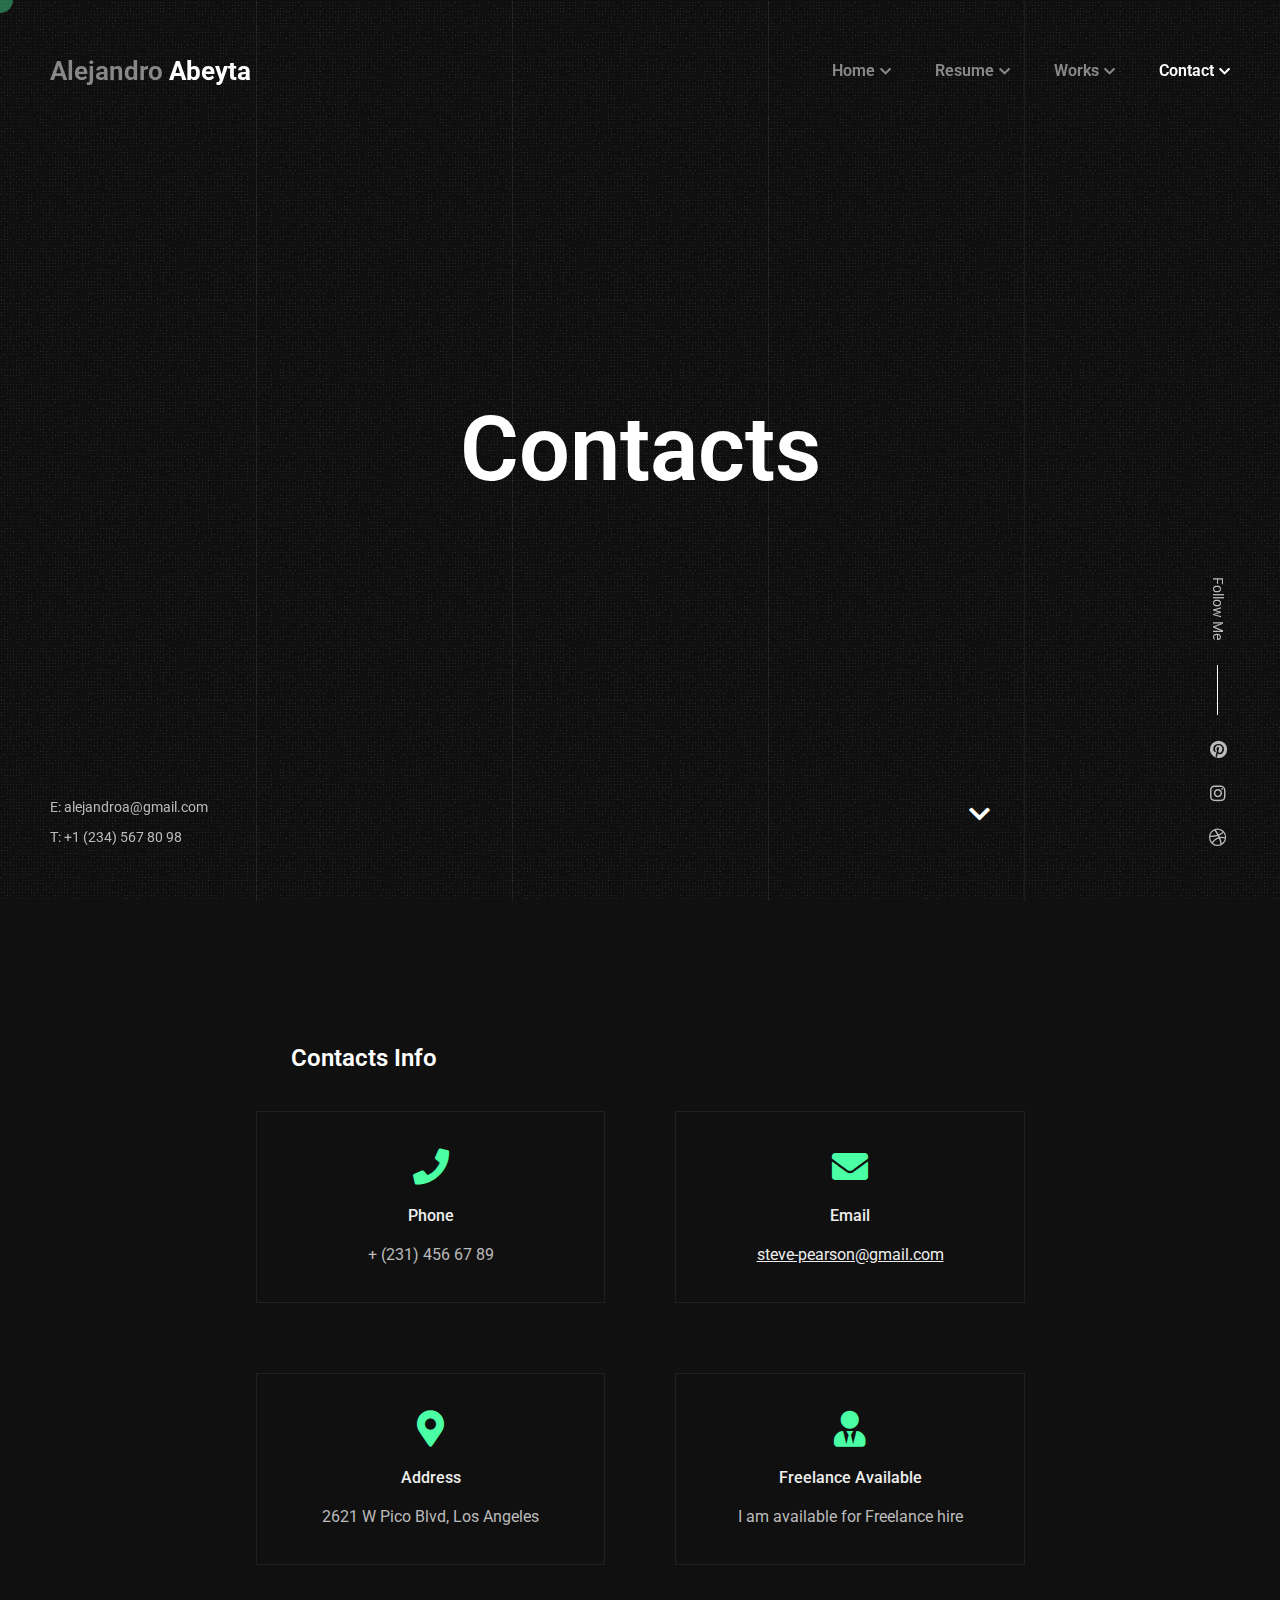
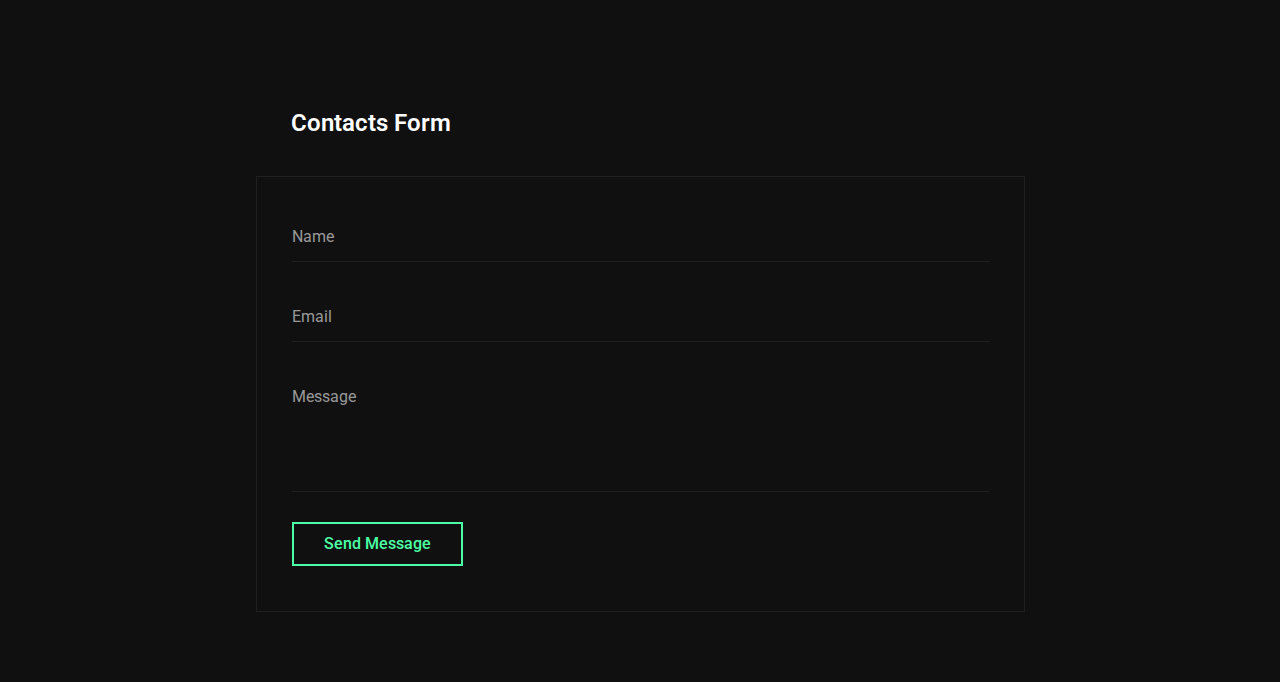
==== contacts.html @ 1d531227 "updated home page" ====
<!doctype html>
<html lang="en-US">
<head>

	<!-- Meta -->
	<meta charset="UTF-8">
	<meta name="viewport" content="width=device-width, initial-scale=1, maximum-scale=1" />
	<meta name="description" content="CV & Resume Template" />
	<meta name="keywords" content="vcard, resposnive, resume, personal, card, cv, cvio, portfolio" />
	<meta name="author" content="beshleyua" />

	<!-- Title -->
	<title>Cvio - Resume/CV Template</title>

	<!-- Fonts -->
	<link href="https://fonts.googleapis.com/css?family=Roboto:100,100i,300,300i,400,400i,500,500i,700,700i,900,900i&display=swap&subset=cyrillic" rel="stylesheet">

	<!-- Styles -->
	<link rel="stylesheet" href="css/basic.css" />
	<link rel="stylesheet" href="css/layout.css" />
	<link rel="stylesheet" href="css/magnific-popup.css" />
	<link rel="stylesheet" href="css/animate.css" />
	<link rel="stylesheet" href="css/jarallax.css" />
	<link rel="stylesheet" href="css/swiper.css" />
	<link rel="stylesheet" href="css/fontawesome.css" />
	<link rel="stylesheet" href="css/brands.css" />
	<link rel="stylesheet" href="css/solid.css" />

	<!-- Theme Colors
	<link rel="stylesheet" href="css/theme-colors/blue.css" />
	<link rel="stylesheet" href="css/theme-colors/green.css" />
	<link rel="stylesheet" href="css/theme-colors/orange.css" />
	<link rel="stylesheet" href="css/theme-colors/brown.css" />
	<link rel="stylesheet" href="css/theme-colors/purple.css" />
	<link rel="stylesheet" href="css/theme-colors/red.css" />
	<link rel="stylesheet" href="css/theme-colors/beige.css" />
	<link rel="stylesheet" href="css/theme-colors/green_light.css" />
	<link rel="stylesheet" href="css/theme-colors/yellow.css" />
	<link rel="stylesheet" href="css/theme-colors/yellow_light.css" />
	-->
		
	<!--[if lt IE 9]>
	<script src="http://css3-mediaqueries-js.googlecode.com/svn/trunk/css3-mediaqueries.js"></script>
	<script src="http://html5shim.googlecode.com/svn/trunk/html5.js"></script>
	<![endif]-->

	<link rel="shortcut icon" href="images/favicons/favicon.ico">

</head>

<body>

	<!-- Preloader -->
	<div class="preloader">
		<div class="centrize full-width">
			<div class="vertical-center">
				<div class="spinner">
					<div class="double-bounce1"></div>
					<div class="double-bounce2"></div>
				</div>
			</div>
		</div>
	</div>
	
	<!-- Container -->
	<div class="container">

		<!-- Cursor -->
		<div class="cursor-follower"></div>
	
		<!-- Header -->
		<header class="header">
			<div class="head-top">

				<!-- menu button -->
				<a href="#" class="menu-btn"><span></span></a>

				<!-- logo -->
				<div class="logo hover-masks-logo">
					<a href="#">
						<span class="mask-lnk">Alejandro <strong>Abeyta</strong></span>
						<span class="mask-lnk mask-lnk-hover">Download <strong>CV</strong></span>
					</a>
				</div>
				
				<!-- top menu -->						
				<div class="top-menu hover-masks">
					<div class="top-menu-nav">	
						<div class="menu-topmenu-container">
							<ul class="menu">
								<li class="menu-item menu-item-has-children">
									<a href="index.html">Home</a>
									<ul class="sub-menu">
										<li class="menu-item"><a href="index.html">Home Default</a></li>
										<li class="menu-item"><a href="index_creative.html">Home Creative</a></li>
										<li class="menu-item"><a href="index_slider.html">Home Slider</a></li>
										<li class="menu-item"><a href="index_personal.html">Home Personal</a></li>
										<li class="menu-item"><a href="index_onepage.html" target="blank">Home OnePage</a></li>
										<li class="menu-item"><a href="index_image.html">Home Image</a></li>
										<li class="menu-item"><a href="index_video.html">Home Video</a></li>
									</ul>
								</li>
								<li class="menu-item menu-item-has-children">
									<a href="resume.html">Resume</a>
									<ul class="sub-menu">
										<li class="menu-item"><a href="resume.html">Resume Default</a></li>
										<li class="menu-item"><a href="resume_image.html">Resume Image</a></li>
										<li class="menu-item"><a href="resume_creative.html">Resume Creative</a></li>
									</ul>
								</li>
								<li class="menu-item menu-item-has-children">
									<a href="works.html">Works</a>
									<ul class="sub-menu">
										<li class="menu-item"><a href="works.html">Works Default</a></li>
										<li class="menu-item"><a href="works_creative.html">Works Creative</a></li>
										<li class="menu-item"><a href="work_single.html">Work Single</a></li>
										<li class="menu-item"><a href="work_single_image.html">Work Single Image</a></li>
										<li class="menu-item"><a href="work_single_creative.html">Work Single Creative</a></li>
									</ul>
								</li>
								<li class="menu-item menu-item-has-children current-menu-item">
									<a href="contacts.html">Contact</a>
									<ul class="sub-menu">
										<li class="menu-item current-menu-item"><a href="contacts.html">Contact Default</a></li>
										<li class="menu-item"><a href="contacts_map.html">Contact Map</a></li>
										<li class="menu-item"><a href="contacts_image.html">Contact Image</a></li>
										<li class="menu-item"><a href="contacts_creative.html">Contact Creative</a></li>
									</ul>
								</li>
							</ul>
						</div>
					</div>
				</div>

			</div>
		</header>
		
		<!-- Wrapper -->
		<div class="wrapper">

			<!-- Section Started -->
			<div class="section started section-title" id="section-started">

				<!-- background -->
				<div class="video-bg">
					<div class="video-bg-mask"></div>
					<div class="video-bg-texture" id="grained_container"></div>
				</div>

				<!-- started content -->
				<div class="centrize full-width">
					<div class="vertical-center">
						<div class="started-content">
							<h1 class="h-title">Contacts</h1>
							<div class="h-subtitles">
								<div class="h-subtitle typing-bread">
									<p class="breadcrumbs">
										<a href="index.html">Home</a> / Contacts
									</p>
								</div>
								<span class="typed-bread"></span>
							</div>
						</div>
					</div>
				</div>

				<!-- mosue button -->
				<a href="#" class="mouse_btn" style="display: none;"><span class="icon fas fa-chevron-down"></span></a>

			</div>

			<!-- Section Contacts Info -->
			<div class="section contacts" id="section-contacts-info">
				<div class="content">

					<!-- title -->
					<div class="title">
						<div class="title_inner">Contacts Info</div>
					</div>

					<!-- contacts items -->
					<div class="service-items">

						<div class="service-col">
							<div class="service-item content-box">
								<div class="icon"><span class="fas fa-phone"></span></div>
								<div class="name">Phone</div>
								<div class="text">+ (231) 456 67 89</div>
							</div>
						</div>
						
						<div class="service-col">
							<div class="service-item content-box">
								<div class="icon"><span class="fas fa-envelope"></span></div>
								<div class="name">Email</div>
								<div class="text"><a href="mailto:steve-pearson@gmail.com">steve-pearson@gmail.com</a></div>
							</div>
						</div>

						<div class="service-col">
							<div class="service-item content-box">
								<div class="icon"><span class="fas fa-map-marker-alt"></span></div>
								<div class="name">Address</div>
								<div class="text">2621 W Pico Blvd, Los Angeles</div>
							</div>
						</div>

						<div class="service-col">
							<div class="service-item content-box">
								<div class="icon"><span class="fas fa-user-tie"></span></div>
								<div class="name">Freelance Available</div>
								<div class="text">I am available for Freelance hire</div>
							</div>
						</div>

					</div>

					<div class="clear"></div>
				</div>
			</div>

			<!-- Section Contacts Form -->
			<div class="section contacts" id="section-contacts">
				<div class="content">

					<!-- title -->
					<div class="title">
						<div class="title_inner">Contacts Form</div>
					</div>

					<!-- form -->
					<div class="contact_form content-box">
						<form id="cform" method="post">
							<div class="group-val">
   								<input type="text" name="name" placeholder="Name" />
							</div>
							<div class="group-val">
								<input type="email" name="email" placeholder="Email" />
							</div>
							<div class="group-val ct-gr">
								<textarea name="message" placeholder="Message"></textarea>
							</div>
							<div class="group-bts">
								<button type="submit" class="btn hover-animated">
									<span class="circle"></span>
									<span class="lnk">Send Message</span>
								</button>
							</div>
						</form>
						<div class="alert-success">
							<p>Thanks, your message is sent successfully.</p>
						</div>
					</div>

				</div>
				<div class="clear"></div>
			</div>

		</div>
		
		<!-- Footer -->
		<footer class="footer">
			<div class="copy">
				<p>E: alejandroa@gmail.com</p>
				<p>T: +1 (234) 567 80 98</p>
			</div>
			<div class="soc-box">
				<div class="follow-label">Follow Me</div>
				<div class="soc">
					<a target="_blank" href="https://www.pinterest.com/">
						<span class="icon fab fa-pinterest"></span>
					</a>
					<a target="_blank" href="https://www.instagram.com/">
						<span class="icon fab fa-instagram"></span>
					</a>
					<a target="_blank" href="https://dribbble.com/">
						<span class="icon fab fa-dribbble"></span>
					</a>
				</div>
			</div>
			<div class="clear"></div>
		</footer>

		<!-- Lines -->
		<div class="lines">
			<div class="line-col"></div>
			<div class="line-col"></div>
			<div class="line-col"></div>
			<div class="line-col"></div>
			<div class="line-col"></div>
		</div>
		
	</div>

	<!-- Scripts -->
	<script src="js/jquery.min.js"></script>
	<script src="js/jquery.validate.js"></script>
	<script src="js/magnific-popup.js"></script>
	<script src="js/simpleParallax.js"></script>
	<script src="js/typed.js"></script>
	<script src="js/jarallax.js"></script>
	<script src="js/jarallax-video.js"></script>
	<script src="js/jarallax-element.js"></script>
	<script src="js/imagesloaded.pkgd.js"></script>
	<script src="js/isotope.pkgd.js"></script>
	<script src="js/swiper.js"></script>
	<script src="js/grained.js"></script>
	<script src="js/scripts.js"></script>

</body>
</html>
---- css/basic.css ----
/**
*	Cvio - Resume/CV Template (HTML)
*	Version: 1.1
*	Author: beshleyua
*	Author URL: http://themeforest.net/user/beshleyua
*	Copyright © Cvio by beshleyua. All Rights Reserved.
**/

/* TABLE OF CONTENTS
	- Basic
	- Preloader
	- Container
	- Columns
	- Typography
	- Links
	- Buttons
	- Forms
	- Lists
	- Code
	- Tables
	- Alignment
	- Text Formating
	- Blockquote
	- Animations
*/

/* - Basic */
html {
	margin-right: 0 !important;
}

body {
	margin: 0;
	padding: 0;
	border: none;
	font-family: "Roboto";
	font-size: 16px;
	line-height: 1.5;
	color: #bbb;
	background: #101010;
	letter-spacing: 0;
	font-weight: 400;
	-webkit-font-smoothing: antialiased;
	-moz-osx-font-smoothing: grayscale;
	text-rendering: optimizeLegibility;
}

body.scroll_hidden {
	overflow: hidden;
	height: 100vh;
}

* {
	box-sizing: border-box;
	-webkit-box-sizing: border-box;
}

.clear {
	clear: both;
}

.cursor-follower {
	margin: -13px 0 0 -13px;
	position: absolute;
	background: #4bffa5;
	width: 26px;
	height: 26px;
	-webkit-transition: transform 1s cubic-bezier(0.02, 1.2, 0.8, 1), opacity 0.25s ease;
	transition: transform 1s cubic-bezier(0.02, 1.2, 0.8, 1), opacity 0.25s ease;
	opacity: 0.4;
	z-index: 1111;
	pointer-events: none;
	border-radius: 50%;
	-moz-border-radius: 50%;
	-webkit-border-radius: 50%;
	-khtml-border-radius: 50%;
}

.cursor-follower.hide {
	opacity: 0 !important;
}

@media (max-width: 1199px) {
	.cursor-follower {
		display: none;
	}
}
/* - Preloader */
.preloader {
	position: fixed;
	top: 0;
	left: 0;
	right: 0;
	bottom: 0;
	text-align: center;
	z-index: 11111;
}
.preloader .spinner {
	position: absolute;
	left: 50%;
	top: 0;
	width: 1px;
	height: 100%;
}
.preloader .spinner .double-bounce1, .preloader .spinner .double-bounce2 {
	position: absolute;
	top: 0;
	left: 0;
	width: 100%;
	height: 100%;
}
.preloader .spinner .double-bounce2 {
	background: rgba(255, 255, 255, 0.5);
	height: 0;
	-webkit-animation: loading 2.0s infinite ease-in-out;
	animation: loading 2.0s infinite ease-in-out;
}

/* - Container */
.container {
	position: relative;
	margin: 0;
	overflow: hidden;
}

.container:before {
	pointer-events: none;
	z-index: 12;
}

.lines {
	position: fixed;
	top: 0;
	left: 0;
	width: 100%;
	height: 100vh;
	font-size: 0;
	pointer-events: none;
	z-index: 1111;
}
.lines.no-lines .line-col:before {
	opacity: 0;
}

.lines .line-col {
	position: relative;
	display: inline-block;
	vertical-align: top;
	width: 20%;
	height: 100vh;
}

.lines .line-col:first-child:before {
	background: transparent;
}

.lines .line-col:first-child:after {
	left: auto;
	right: 0;
	width: 1000%;
}

.lines .line-col:first-child .line {
	display: none;
}

.lines .line-col:last-child:after {
	left: 0;
	right: auto;
	width: 1000%;
}

.lines .line-col:nth-child(1):before {
	-o-transition-delay: 2.9s;
	-webkit-transition-delay: 2.9s;
	transition-delay: 2.9s;
}

.lines .line-col:nth-child(1):after {
	top: 0;
	bottom: auto;
	-webkit-transition-delay: 0.9s;
	-o-transition-delay: 0.9s;
	transition-delay: 0.9s;
}

.lines .line-col:nth-child(2):before {
	-o-transition-delay: 2.7s;
	-webkit-transition-delay: 2.7s;
	transition-delay: 2.7s;
}

.lines .line-col:nth-child(2):after {
	top: auto;
	bottom: 0;
	-webkit-transition-delay: 0.7s;
	-o-transition-delay: 0.7s;
	transition-delay: 0.7s;
}

.lines .line-col:nth-child(3):before {
	-o-transition-delay: 2.2s;
	-webkit-transition-delay: 2.2s;
	transition-delay: 2.2s;
}

.lines .line-col:nth-child(3):after {
	top: 0;
	bottom: auto;
	-webkit-transition-delay: 0.2s;
	-o-transition-delay: 0.2s;
	transition-delay: 0.2s;
}

.lines .line-col:nth-child(4):before {
	-o-transition-delay: 2.5s;
	-webkit-transition-delay: 2.5s;
	transition-delay: 2.5s;
}

.lines .line-col:nth-child(4):after {
	top: auto;
	bottom: 0;
	-webkit-transition-delay: 0.5s;
	-o-transition-delay: 0.5s;
	transition-delay: 0.5s;
}

.lines .line-col:nth-child(5):before {
	-o-transition-delay: 3s;
	-webkit-transition-delay: 3s;
	transition-delay: 3s;
}

.lines .line-col:nth-child(5):after {
	top: 0;
	bottom: auto;
	-webkit-transition-delay: 1s;
	-o-transition-delay: 1s;
	transition-delay: 1s;
}

.lines .line-col:before {
	content: '';
	position: absolute;
	left: 0;
	top: 0;
	width: 1px;
	height: 0%;
	background: rgba(255, 255, 255, 0.07);
	transition: height 1s cubic-bezier(0.165, 0.85, 0.45, 1) 0s;
	-moz-transition: height 1s cubic-bezier(0.165, 0.85, 0.45, 1) 0s;
	-webkit-transition: height 1s cubic-bezier(0.165, 0.85, 0.45, 1) 0s;
	-o-transition: height 1s cubic-bezier(0.165, 0.85, 0.45, 1) 0s;
}

.lines .line-col:after {
	content: '';
	position: absolute;
	left: 0;
	top: 0;
	width: 100%;
	height: 100%;
	background: #1E1E1E;
	z-index: 12;
	transition: height 1s cubic-bezier(0.165, 0.85, 0.45, 1) 0s;
	-moz-transition: height 1s cubic-bezier(0.165, 0.85, 0.45, 1) 0s;
	-webkit-transition: height 1s cubic-bezier(0.165, 0.85, 0.45, 1) 0s;
	-o-transition: height 1s cubic-bezier(0.165, 0.85, 0.45, 1) 0s;
}

.lines.finish .line-col:before {
	height: 100%;
}

.lines.finish .line-col:after {
	height: 0%;
}

.lines.ready {
	z-index: 11;
}

.wrapper {
	position: relative;
}

.breadcrumbs {
	margin: 0;
}

.lines-off .lines .line-col:before {
	display: none;
}

.lines-on .lines .line-col:before {
	display: block;
}

@media (max-width: 1199px) {
	.lines .line-col {
		width: 33.333%;
	}

	.lines .line-col:nth-child(4),
	.lines .line-col:nth-child(5) {
		display: none;
	}
}
@media (max-width: 720px) {
	.lines .line-col {
		width: 50%;
	}

	.lines .line-col:nth-child(3),
	.lines .line-col:nth-child(4),
	.lines .line-col:nth-child(5) {
		display: none;
	}
}
/* - Columns */
.cols {
	position: relative;
}

.cols .col.col-sm {
	float: left;
	width: 25%;
}

@media (max-width: 720px) {
	.cols .col.col-sm {
		width: 100%;
	}
}
.cols .col.col-lg {
	float: left;
	width: 75%;
}

@media (max-width: 720px) {
	.cols .col.col-lg {
		width: 100%;
	}
}
.cols .col.col-md {
	float: left;
	width: 50%;
}

@media (max-width: 720px) {
	.cols .col.col-md {
		width: 100%;
	}
}
.cols:after {
	content: '';
	display: block;
	clear: both;
}

/* - Typography */
h1,
h2,
h3,
h4,
h5,
h6 {
	font-weight: 700;
	font-family: "Roboto";
	margin: 0;
	margin-top: 30px;
	margin-bottom: 30px;
	color: #141414;
}

h1 {
	font-size: 34px;
}

h2 {
	font-size: 30px;
}

h3 {
	font-size: 26px;
}

h4 {
	font-size: 22px;
}

h5 {
	font-size: 18px;
}

h6 {
	font-size: 14px;
}

p {
	font-size: 16px;
	padding: 0;
	margin: 30px 0;
}

strong {
	font-weight: 700;
}

@media screen and (max-width: 720px) {
	h1 {
		font-size: 24px;
	}

	h2 {
		font-size: 20px;
	}

	h3 {
		font-size: 18px;
	}

	h4 {
		font-size: 16px;
	}

	h5 {
		font-size: 14px;
	}

	h6 {
		font-size: 13px;
	}

	p {
		margin: 20px 0;
	}
}
/* - Links */
a {
	color: #eee;
	text-decoration: underline;
	outline: none;
}

a:hover {
	text-decoration: none;
	color: #4bffa5;
}

/* Animate Button Hover */
.ink {
	display: block;
	position: absolute;
	background: #4bffa5;
	transform: scale(0);
	-webkit-transform: scale(0);
	-moz-transform: scale(0);
	-o-transform: scale(0);
	transition: transform 2s cubic-bezier(0.165, 0.85, 0.45, 1) 0s;
	-moz-transition: transform 2s cubic-bezier(0.165, 0.85, 0.45, 1) 0s;
	-webkit-transition: transform 2s cubic-bezier(0.165, 0.85, 0.45, 1) 0s;
	-o-transition: transform 2s cubic-bezier(0.165, 0.85, 0.45, 1) 0s;
	border-radius: 100%;
	-moz-border-radius: 100%;
	-webkit-border-radius: 100%;
	-khtml-border-radius: 100%;
}

.ink.ink-animate {
	transform: scale(3);
	-webkit-transform: scale(3);
	-moz-transform: scale(3);
	-o-transform: scale(3);
}

.hover-animated .circle {
	position: absolute;
	width: 100%;
	height: 100%;
	display: block;
}

/* - Buttons */
.bts-center {
	text-align: center;
}

.bts-list {
	font-size: 0px;
}

.bts-list .btn {
	margin-right: 20px;
	margin-top: 20px;
}

.bts-list .btn:last-child {
	margin-right: 0px;
}

a.btn,
.btn, .single-post-text input[type="submit"] {
	margin-bottom: 10px;
	position: relative;
	overflow: hidden;
	display: inline-block;
	vertical-align: middle;
	height: 44px;
	line-height: 40px;
	text-align: center;
	font-size: 16px;
	color: #4bffa5;
	font-weight: 500;
	text-decoration: none;
	background: none;
	border: 2px solid #4bffa5;
	cursor: pointer;
	transition: 1s all cubic-bezier(0.165, 0.85, 0.45, 1) 0s;
	-moz-transition: 1s all cubic-bezier(0.165, 0.85, 0.45, 1) 0s;
	-webkit-transition: 1s all cubic-bezier(0.165, 0.85, 0.45, 1) 0s;
	-o-transition: 1s all cubic-bezier(0.165, 0.85, 0.45, 1) 0s;
}

a.btn .lnk,
.btn .lnk {
	padding: 0 30px;
	position: relative;
	display: block;
	z-index: 2;
	pointer-events: none;
}

a.btn:hover,
.btn:hover {
	color: #101010;
}

@media screen and (max-width: 720px) {
	a.btn, .btn, .single-post-text input[type="submit"] {
		font-size: 14px;
	}
}
/* - Forms */
form.post-password-form {
	max-width: 400px;
	margin: 0 auto;
	text-align: center;
}

input,
textarea,
button {
	display: block;
	font-family: "Roboto";
	font-size: 16px;
	height: 50px;
	width: 100%;
	color: #eee;
	margin-bottom: 30px;
	padding: 0;
	background: none !important;
	border: none;
	border-bottom: 1px solid rgba(255, 255, 255, 0.07);
	resize: none;
	outline: 0;
	border-radius: 0%;
	-moz-border-radius: 0%;
	-webkit-border-radius: 0%;
	-khtml-border-radius: 0%;
	transition: all 0.3s ease 0s;
	-moz-transition: all 0.3s ease 0s;
	-webkit-transition: all 0.3s ease 0s;
	-o-transition: all 0.3s ease 0s;
}

input:focus,
textarea:focus,
button:focus {
	color: #eee;
	border-bottom: 1px solid #eee;
}

textarea {
	height: 120px;
	padding: 0;
	padding-top: 15px;
}

button {
	width: auto;
	display: inline-block;
	vertical-align: top;
	text-align: left;
	border-bottom: 1px solid #eee;
	cursor: pointer;
	color: #eee;
}

button:hover {
	border-bottom: 1px solid #4bffa5;
}

label,
legend {
	display: block;
	padding-bottom: 10px;
	font-family: "Roboto";
	font-size: 13px;
}

fieldset {
	border-width: 0;
	padding: 0;
}

input[type="checkbox"],
input[type="radio"] {
	display: inline;
}

::-webkit-input-placeholder {
	color: #999999;
}

:-moz-placeholder {
	color: #999999;
}

::-moz-placeholder {
	color: #999999;
}

:-ms-input-placeholder {
	color: #999999;
}

input:focus::-webkit-input-placeholder,
textarea:focus::-webkit-input-placeholder {
	color: #eee;
}

input:focus:-moz-placeholder,
textarea:focus:-moz-placeholder {
	color: #eee;
}

input:focus::-moz-placeholder,
textarea:focus::-moz-placeholder {
	color: #eee;
}

input:focus:-ms-input-placeholder,
textarea:focus:-ms-input-placeholder {
	color: #eee;
}

input.error,
textarea.error,
input.wpcf7-not-valid,
textarea.wpcf7-not-valid {
	border-bottom: 1px solid red !important;
}

label.error,
.wpcf7-not-valid-tip {
	display: none !important;
}

input.error::-moz-placeholder,
textarea.error::-moz-placeholder,
input.wpcf7-not-valid::-moz-placeholder,
textarea.wpcf7-not-valid::-moz-placeholder {
	color: red;
}

input.error:-moz-placeholder,
textarea.error:-moz-placeholder,
input.wpcf7-not-valid:-moz-placeholder,
textarea.wpcf7-not-valid:-moz-placeholder {
	color: red;
}

input.error:-ms-input-placeholder,
textarea.error:-ms-input-placeholder,
input.wpcf7-not-valid:-ms-input-placeholder,
textarea.wpcf7-not-valid:-ms-input-placeholder {
	color: red;
}

input.error::-webkit-input-placeholder,
textarea.error::-webkit-input-placeholder,
input.wpcf7-not-valid::-webkit-input-placeholder,
textarea.wpcf7-not-valid::-webkit-input-placeholder {
	color: red;
}

div.wpcf7-response-output {
	margin: 0;
}

input[type="checkbox"],
input[type="radio"] {
	display: inline;
}

input[type="checkbox"], input[type="radio"] {
	width: auto;
	height: auto;
	margin-bottom: 10px;
	margin-right: 0;
	margin-left: 0;
}

input[type="checkbox"] {
	-webkit-appearance: checkbox;
}

input[type="radio"] {
	-webkit-appearance: radio;
}

input[type="text"],
input[type="email"],
input[type="tel"],
input[type="password"],
input[type="submit"],
textarea,
button {
	-webkit-appearance: none;
	-moz-appearance: none;
	appearance: none;
}

input[type="file"] {
	margin-bottom: 10px;
	border: none;
	height: auto;
}

select {
	margin-bottom: 10px;
	width: 100%;
	height: 30px;
}

span.wpcf7-list-item {
	display: inline-block;
	margin: 0 1em 0 0;
}

/* - Lists */
ul {
	list-style: disc;
	margin-top: 30px;
	margin-bottom: 30px;
	padding-left: 0px;
	list-style-position: inside;
}

ol {
	list-style: decimal;
	margin-top: 30px;
	margin-bottom: 30px;
	padding-left: 0px;
	list-style-position: inside;
}

ul ul, ol ol, ul ol, ol ul {
	margin-top: 15px;
	margin-bottom: 15px;
	margin-left: 15px;
}

/* - Code */
code {
	font-family: "Roboto";
	padding: 0 4px;
	font-style: italic;
	color: #999;
	text-decoration: none;
	display: inline-block;
	vertical-align: middle;
	overflow: auto;
	max-width: 100%;
	white-space: nowrap;
}

pre {
	background: #f6f6f6;
	font-family: "Roboto";
	margin: 30px 0;
	padding: 30px;
	max-width: 100%;
	overflow: auto;
	white-space: pre;
}

mark, ins {
	background: #eee;
	text-decoration: none;
}

/* - Tables */
table {
	width: 100%;
	margin: 30px 0;
	padding: 0;
	border-collapse: collapse;
	background: #fcfcfc;
}

table caption {
	padding: 6px 0;
	background: #f6f6f6;
	font-size: 12px;
}

th {
	color: #999;
	padding: 10px 20px;
	font-size: 12px;
	font-weight: 700;
	text-align: left;
	border: 4px solid #FFF;
	text-transform: uppercase;
}

th a {
	color: #999;
}

td {
	border: 4px solid #FFF;
	padding: 10px 20px;
	color: #363636;
	font-size: 13px;
	background: #f6f6f6;
}

td.pad {
	background: none;
}

dt {
	margin-bottom: 5px;
	font-size: 15px;
	font-weight: 700;
}

dd {
	margin-top: 0;
	margin-bottom: 30px;
	margin-left: 30px;
}

/* - Alignment */
.align-center {
	text-align: center !important;
}

.align-right {
	text-align: right !important;
}

.align-left {
	text-align: left !important;
}

.pull-right {
	float: right !important;
}

.pull-left {
	float: left !important;
}

.pull-none {
	float: none !important;
}

.alignright {
	margin-left: 20px !important;
	float: right !important;
	max-width: 50% !important;
}

.alignleft {
	margin-right: 20px !important;
	float: left !important;
	max-width: 50% !important;
}

.aligncenter {
	margin-left: auto !important;
	margin-right: auto !important;
	display: block !important;
}

.full-width {
	max-width: 100% !important;
	width: 100% !important;
}

.full-max-width {
	max-width: 100% !important;
	width: auto !important;
}

.centrize {
	display: table !important;
	table-layout: fixed !important;
	height: 100% !important;
	position: relative !important;
	top: 0;
	left: 0;
	z-index: 2;
}

.vertical-center {
	display: table-cell !important;
	vertical-align: middle !important;
}

/* - Text Formating */
.text-uppercase {
	text-transform: uppercase !important;
}

.text-lowercase {
	text-transform: lowercase !important;
}

.text-capitalize {
	text-transform: capitalize !important;
}

.text-regular {
	font-weight: 400 !important;
}

.text-bold {
	font-weight: 700 !important;
}

.text-italic {
	font-style: italic !important;
}

/* - Blockquote */
blockquote {
	font-family: "Roboto";
}

/* - Animations */
/* preloader */
@-webkit-keyframes loading {
	0% {
		height: 0;
		top: 0;
		bottom: auto;
	}
	50% {
		height: 100%;
		top: 0;
		bottom: auto;
	}
	51% {
		height: 100%;
		top: 0;
		bottom: auto;
	}
	52% {
		height: 100%;
		top: auto;
		bottom: 0;
	}
	100% {
		height: 0;
		top: auto;
		bottom: 0;
	}
}
@keyframes loading {
	0% {
		height: 0;
		top: 0;
		bottom: auto;
	}
	50% {
		height: 100%;
		top: 0;
		bottom: auto;
	}
	51% {
		height: 100%;
		top: 0;
		bottom: auto;
	}
	52% {
		height: 100%;
		top: auto;
		bottom: 0;
	}
	100% {
		height: 0;
		top: auto;
		bottom: 0;
	}
}
/* Mouse Button Animations */
@keyframes mouse-anim {
	0% {
		top: 0px;
	}
	50% {
		top: 10px;
	}
	100% {
		top: 0px;
	}
}
---- css/layout.css ----
/**
*	Cvio - Resume/CV Template (HTML)
*	Version: 1.1
*	Author: beshleyua
*	Author URL: http://themeforest.net/user/beshleyua
*	Copyright © Cvio by beshleyua. All Rights Reserved.
**/

/* TABLE OF CONTENTS
	- Header
	- Section
	- Started
	- About
	- Resume
	- Skills
	- Service
	- Portfolio
	- Box Items
	- Contacts
	- Blog
	- Footer
	- Popups
*/

/* - Header */
.header {
	padding: 50px;
	position: fixed;
	left: 0;
	top: 0;
	width: 100%;
	z-index: 100;
	transition: all 0.7s cubic-bezier(0.165, 0.85, 0.45, 1);
	-moz-transition: all 0.7s cubic-bezier(0.165, 0.85, 0.45, 1);
	-webkit-transition: all 0.7s cubic-bezier(0.165, 0.85, 0.45, 1);
	-o-transition: all 0.7s cubic-bezier(0.165, 0.85, 0.45, 1);
}

.header.fixed {
	padding-top: 30px;
	padding-bottom: 30px;
	top: 0;
	background: #101010;
}

.header:after {
	content: '';
	position: relative;
	display: block;
	clear: both;
}

.header .head-top {
	position: relative;
}

.header .menu-btn {
	position: relative;
	margin: 0 auto;
	width: 30px;
	height: 20px;
}

.header .menu-btn:before, .header .menu-btn:after {
	content: '';
	position: absolute;
	top: 0;
	left: 0;
	width: 100%;
	height: 2px;
	background: #FFF;
	transition: all 0.3s ease 0s;
	-moz-transition: all 0.3s ease 0s;
	-webkit-transition: all 0.3s ease 0s;
	-o-transition: all 0.3s ease 0s;
}

.header .menu-btn:after {
	top: auto;
	bottom: 0;
}

.header .menu-btn span {
	position: absolute;
	top: 50%;
	left: 0;
	width: 100%;
	height: 2px;
	background: #FFF;
	margin-top: -1px;
	transition: all 0.3s ease 0s;
	-moz-transition: all 0.3s ease 0s;
	-webkit-transition: all 0.3s ease 0s;
	-o-transition: all 0.3s ease 0s;
}

.header .logo {
	position: absolute;
	overflow: hidden;
	top: 50%;
	width: 250px;
	font-size: 26px;
	line-height: 2.5;
	font-weight: 600;
	color: rgba(255, 255, 255, 0.5);
	white-space: nowrap;
	transform: translateY(-50%);
	-webkit-transform: translateY(-50%);
	-moz-transform: translateY(-50%);
	-o-transform: translateY(-50%);
}

.header .logo img {
	max-width: 100%;
	width: auto;
	height: auto;
	display: block;
}

.header .logo a {
	color: rgba(255, 255, 255, 0.5);
	text-decoration: none;
	display: block;
}

.header .logo strong {
	color: #FFF;
}

.header .top-menu {
	text-align: right;
}

.header .top-menu .menu-top-menu-container {
	display: inline-block;
}

.header .top-menu ul {
	margin: 0;
	padding: 0;
	list-style: none;
}

.header .top-menu ul li {
	margin-left: 40px;
	display: inline-block;
	vertical-align: top;
	position: relative;
}

.header .top-menu ul li a {
	position: relative;
	overflow: hidden;
	display: block;
	font-size: 1em;
	line-height: 2.5;
	color: #FFF;
	font-weight: 600;
	opacity: 0.5;
	text-decoration: none;
	transition: color 0.7s cubic-bezier(0.165, 0.85, 0.45, 1);
	-moz-transition: color 0.7s cubic-bezier(0.165, 0.85, 0.45, 1);
	-webkit-transition: color 0.7s cubic-bezier(0.165, 0.85, 0.45, 1);
	-o-transition: color 0.7s cubic-bezier(0.165, 0.85, 0.45, 1);
}

.header .top-menu ul li:hover > .sub-menu, .header .top-menu ul li:hover > .children {
	opacity: 1;
	pointer-events: auto;
}

.header .top-menu ul li:hover > a, .header .top-menu ul li.current-menu-item > a {
	opacity: 1;
}

.header .top-menu ul li.menu-item-has-children > a .mask-lnk:after {
	content: "\f078";
	margin-left: 5px;
	position: relative;
	top: 0;
	display: inline-block;
	font-family: 'Font Awesome 5 Free';
	font-weight: 900;
	font-size: 0.8em;
	-moz-osx-font-smoothing: grayscale;
	-webkit-font-smoothing: antialiased;
	display: inline-block;
	font-style: normal;
	font-variant: normal;
	text-rendering: auto;
	line-height: 1;
}

.header .top-menu-nav .sub-menu,
.header .top-menu-nav .children {
	position: absolute;
	left: 0;
	top: 40px;
	padding: 10px 0;
	width: 190px;
	text-align: left;
	background: #1E1E1E;
	z-index: 50;
	opacity: 0;
	pointer-events: none;
	transition: all 0.3s ease 0s;
	-moz-transition: all 0.3s ease 0s;
	-webkit-transition: all 0.3s ease 0s;
	-o-transition: all 0.3s ease 0s;
	box-shadow: 0 5px 50px rgba(0, 0, 0, 0.1);
	-moz-box-shadow: 0 5px 50px rgba(0, 0, 0, 0.1);
	-webkit-box-shadow: 0 5px 50px rgba(0, 0, 0, 0.1);
	-khtml-box-shadow: 0 5px 50px rgba(0, 0, 0, 0.1);
}

.header .top-menu ul li:last-child .sub-menu,
.header .top-menu-nav .children {
	right: 0;
	left: auto;
}

.header .top-menu-nav .sub-menu:before,
.header .top-menu-nav .children:before {
	content: '';
	position: absolute;
	left: 10px;
	top: -12px;
	border: 6px solid transparent;
	border-bottom: 6px solid #1E1E1E;
}

.header .top-menu ul li:last-child .sub-menu:before,
.header .top-menu-nav .children:before {
	right: 10px;
	left: auto;
}

.header .top-menu-nav .sub-menu li,
.header .top-menu-nav .children li {
	margin-left: 0;
	padding: 8px 20px;
	display: block;
	border-bottom: 1px solid rgba(255, 255, 255, 0.07);
	height: auto;
}

.header .top-menu-nav .sub-menu li:last-child,
.header .top-menu-nav .children li:last-child {
	border-bottom: none;
}

.header .top-menu-nav .sub-menu li a,
.header .top-menu-nav .children li a {
	margin-top: 0;
	display: block;
	font-size: 12px;
	color: #FFF;
	opacity: 0.5;
}

.header .top-menu-nav .sub-menu li .sub-menu,
.header .top-menu-nav .children li .children {
	left: 100%;
	top: -10px;
}

.header .top-menu-nav .sub-menu li .sub-menu:before,
.header .top-menu-nav .children li .children:before {
	content: '';
	position: absolute;
	left: -12px;
	top: 16px;
	border: 6px solid transparent;
	border-right: 6px solid #FFF;
	border-bottom: 6px solid transparent;
}


.background-enabled .header .top-menu ul li.current-menu-item > a {
	opacity: 1;
}


.hover-masks .mask-lnk,
.hover-masks-logo .mask-lnk {
	position: relative;
	top: 0;
	left: 0;
	width: 100%;
	display: block;
	transform: translateY(0);
	-webkit-transform: translateY(0);
	-moz-transform: translateY(0);
	-o-transform: translateY(0);
	-webkit-transition: opacity 0.7s cubic-bezier(0.165, 0.85, 0.45, 1), color 0.7s cubic-bezier(0.165, 0.85, 0.45, 1), transform 0.7s cubic-bezier(0.165, 0.85, 0.45, 1);
	transition: opacity 0.7s cubic-bezier(0.165, 0.85, 0.45, 1), color 0.7s cubic-bezier(0.165, 0.85, 0.45, 1), transform 0.7s cubic-bezier(0.165, 0.85, 0.45, 1);
}


.hover-masks .mask-lnk.mask-lnk-hover,
.hover-masks-logo .mask-lnk.mask-lnk-hover {
	position: absolute;
	opacity: 0;
	transform: translateY(32px);
	-webkit-transform: translateY(32px);
	-moz-transform: translateY(32px);
	-o-transform: translateY(32px);
}


.hover-masks a:hover .mask-lnk,
.hover-masks-logo a:hover .mask-lnk {
	opacity: 1;
	transform: translateY(-32px);
	-webkit-transform: translateY(-32px);
	-moz-transform: translateY(-32px);
	-o-transform: translateY(-32px);
}


.hover-masks a:hover .mask-lnk.mask-lnk-hover,
.hover-masks-logo a:hover .mask-lnk.mask-lnk-hover {
	transform: translateY(0);
	-webkit-transform: translateY(0);
	-moz-transform: translateY(0);
	-o-transform: translateY(0);
}


/* header active */
.header.active {
	padding-top: 4vw;
	top: 0;
	overflow: auto;
	height: 100%;
	background: #101010;
	-webkit-overflow-scrolling: touch;
}

.header.active .menu-btn:before {
	opacity: 0;
}

.header.active .menu-btn:after {
	bottom: 9px !important;
	transform: rotate(-45deg);
	-webkit-transform: rotate(-45deg);
	-moz-transform: rotate(-45deg);
	-o-transform: rotate(-45deg);
}

.header.active .menu-btn span {
	transform: rotate(45deg);
	-webkit-transform: rotate(45deg);
	-moz-transform: rotate(45deg);
	-o-transform: rotate(45deg);
}

.header.active .top-menu {
	height: auto;
	opacity: 1;
	visibility: visible;
}

.header.active .top-menu ul li .sub-menu,
.header.active .top-menu ul li .children {
	display: block;
}

.header.active .top-menu ul > li > ul li a {
	line-height: 20px;
}


/* header tablet */
@media (max-width: 1199px) {
	.header .logo {
		position: relative;
		top: 0;
		transform: translateY(0%);
		-webkit-transform: translateY(0%);
		-moz-transform: translateY(0%);
		-o-transform: translateY(0%);
	}


	.header .menu-btn {
		display: block;
		transform: translateY(50%);
		-webkit-transform: translateY(50%);
		-moz-transform: translateY(50%);
		-o-transform: translateY(50%);
	}


	.header .top-menu-nav {
		display: block;
	}


	.header .top-menu {
		position: relative;
		top: 0;
		left: 0;
		margin-top: 0;
		margin-left: 0;
		margin-right: 0;
		float: none;
		width: auto;
		height: 0px;
		text-align: center;
		opacity: 0;
		visibility: hidden;
		transition: opacity 0.35s cubic-bezier(0.165, 0.85, 0.45, 1);
		-moz-transition: opacity 0.35s cubic-bezier(0.165, 0.85, 0.45, 1);
		-webkit-transition: opacity 0.35s cubic-bezier(0.165, 0.85, 0.45, 1);
		-o-transition: opacity 0.35s cubic-bezier(0.165, 0.85, 0.45, 1);
	}


	.header.active .top-menu {
		margin-top: 20px;
	}


	.header .top-menu .menu-top-menu-container {
		display: block;
	}


	.header .top-menu ul li {
		margin-left: 0;
		display: block;
	}


	.header .top-menu-nav .sub-menu, .header .top-menu-nav .children {
		position: relative;
		left: 0;
		top: 0;
		margin: 20px 0;
		width: auto;
		text-align: center;
		pointer-events: none;
		display: block;
		opacity: 0;
		visibility: hidden;
	}


	.header.active .top-menu-nav .sub-menu, .header.active .top-menu-nav .children {
		opacity: 1;
		visibility: visible;
		pointer-events: auto;
	}


	.header .top-menu-nav .sub-menu:before, .header .top-menu-nav .children:before {
		margin-left: -6px;
		left: 50%;
	}


	.header .top-menu-nav .sub-menu li .sub-menu, .header .top-menu-nav .children li .children {
		left: 0;
		top: 0;
		margin: 0 -20px;
		background: #f4f4f4;
		box-shadow: none;
		-moz-box-shadow: none;
		-webkit-box-shadow: none;
		-khtml-box-shadow: none;
	}


	.header .top-menu-nav .sub-menu li .sub-menu:before, .header .top-menu-nav .children li .children:before {
		left: 50%;
		top: -12px;
		border: 6px solid transparent;
		border-right: 6px solid transparent;
		border-bottom: 6px solid #FFF;
	}


	.header .top-menu ul li:last-child .sub-menu:before, .header .top-menu-nav .children:before {
		right: 50%;
		left: auto;
		margin-left: 0;
		margin-right: -6px;
	}


	.header .menu-btn {
		display: block;
		float: right;
	}

}

/* header mobile */
@media (max-width: 720px) {
	.header {
		margin: 0;
		padding: 0 30px;
		top: 30px;
	}


	.header .logo {
		padding: 0;
		max-width: 240px;
	}


	.header.active .top-menu {
		padding-bottom: 30px;
	}


	.wp-block-media-text {
		display: block;
	}


	.wp-block-media-text .wp-block-media-text__content {
		padding: 0;
	}

}

/* - Section */
.section {
	position: relative;
	padding-left: 20%;
	padding-right: 20%;
	padding-top: 70px;
	padding-bottom: 70px;
	z-index: 12;
}

.section:first-child {
	padding-top: 150px;
}

.section .content {
	position: relative;
}

.section .content .portfolio-cols .title {
	margin-left: 0;
}

.section .content-box {
	margin-right: -1px;
	padding: 35px;
	font-size: 16px;
	background: #101010;
	border: 1px solid rgba(255, 255, 255, 0.07);
}

.section .content-box .single-post-text > *:first-child {
	margin-top: 0;
}

.section .title {
	position: relative;
	margin: 0 0 35px 35px;
}

.section .title .title_inner {
	display: inline-block;
	vertical-align: top;
	position: relative;
	font-size: 24px;
	color: #FFF;
	font-weight: 600;
	transition: all 0.3s ease 0s;
	-moz-transition: all 0.3s ease 0s;
	-webkit-transition: all 0.3s ease 0s;
	-o-transition: all 0.3s ease 0s;
}


/* section tablet */
@media (max-width: 1199px) {
	.section {
		padding-left: 50px;
		padding-right: 50px;
	}

}

/* section mobile */
@media (max-width: 720px) {
	.section {
		padding-top: 50px;
		padding-bottom: 50px;
		padding-left: 30px;
		padding-right: 30px;
	}


	.section .title {
		margin: 0 0 30px 0;
	}

}

/* - Started */
.section.started {
	margin: 0;
	padding: 0;
	position: relative;
	overflow: hidden;
	height: 100vh;
	z-index: 11;
}

.section.started.personal {
	z-index: 12;
}

.section.started .started-content .logo {
	position: relative;
	display: inline-block;
	top: -100px;
	left: -300px;
	width: 740px;
	height: 600px;
	background-repeat: no-repeat;
	background-position: center center;
	background-size: cover;
	-webkit-clip-path: polygon(31% 0, 100% 25%, 61% 100%, 0 93%);
	clip-path: polygon(31% 0, 100% 25%, 61% 100%, 0 93%);
}

.section.started .started-content .h-title {
	margin: 0;
	position: absolute;
	left: calc(20% + 35px);
	bottom: 50px;
	max-width: 560px;
	font-size: 20px;
	font-weight: 300;
	color: #FFF;
	word-break: break-word;
	-ms-word-wrap: break-word;
	word-wrap: break-word;
}

.section.started .started-content .h-title strong {
	color: #4bffa5;
}

.section.started .started-content .h-subtitles {
	font-size: 38px;
	height: 38px;
	opacity: 0;
}

.section.started .started-content .h-subtitles.ready {
	opacity: 1;
}

.section.started .started-content .h-subtitle,
.section.started .started-content .typed-subtitle,
.section.started .started-content .typed-bread {
	margin-top: -45px;
	position: absolute;
	top: 50%;
	left: 0;
	width: 100%;
	display: block;
	font-size: 90px;
	line-height: 90px;
	font-weight: 500;
	color: #FFF;
	text-align: center;
}

.section.started .started-content .h-subtitle strong,
.section.started .started-content .typed-subtitle strong {
	color: #4bffa5;
}

.section.started.layout-creative {
	margin: 0 auto;
	margin-bottom: 0;
	padding-top: 20%;
	padding-left: 20%;
	padding-right: 20%;
	padding-bottom: 70px;
	width: auto;
	height: auto !important;
}

.section.started.layout-creative .started-content {
	padding-left: 0;
	padding-right: 0;
	display: block;
	text-align: left;
}

.section.started.layout-creative .started-content .h-title {
	margin: 0 0 5px 33px;
	padding-right: 0;
	position: relative;
	left: 0;
	top: 0;
	bottom: auto;
	max-width: 800px;
	font-size: 44px;
	font-family: "Roboto";
	font-weight: 500;
	text-transform: none;
	letter-spacing: 0em;
}

.section.started.layout-creative .started-content .h-subtitle,
.section.started.layout-creative .started-content .typed-subtitle,
.section.started.layout-creative .started-content .typed-bread,
.section.started.layout-creative .started-content .typed-cursor {
	margin-top: 0;
	margin-left: 35px;
	position: relative;
	font-size: 18px;
	line-height: 40px;
	text-align: left;
	color: #999;
}

.section.started.layout-creative .started-content .h-subtitle,
.section.started.layout-creative .started-content .typed-subtitle {
	top: 0;
}

.section.started.layout-creative .started-content .h-subtitle p {
	font-size: 18px;
	line-height: 40px;
}

.section.started.personal {
	text-align: center;
}

.section.started.personal .started-content .h-title {
	margin-left: -85px;
	margin-top: 85px;
	position: absolute;
	left: 50%;
	top: 50%;
	bottom: auto;
	width: 560px;
	text-align: left;
}

.section.started.personal .started-content .typed-subtitle,
.section.started.personal .started-content .typed-bread {
	margin-top: 0;
	top: auto;
	bottom: 50px;
	left: 20%;
	line-height: 74px;
	text-align: left;
}

.section.started.section-title .started-content .h-title {
	margin-top: 0;
	padding-right: 0;
	position: relative;
	top: 0;
	left: 0;
	bottom: 0;
	max-width: 100%;
	font-size: 7vw;
	line-height: 7vw;
	font-weight: 600;
	text-align: center;
}

.section.started.section-title .started-content .h-subtitles {
	height: auto;
}

.section.started.section-title .started-content .h-subtitle,
.section.started.section-title .started-content .typed-subtitle,
.section.started.section-title .started-content .typed-bread {
	margin: 0;
	padding-left: 35px;
	position: absolute;
	left: 20%;
	top: auto;
	bottom: 50px;
	width: auto;
	max-width: 560px;
	font-size: 20px;
	line-height: 1.5;
	font-weight: 400;
	text-align: left;
}

.section.started.section-title .started-content .h-subtitle p {
	margin: 0;
	font-size: 20px;
	line-height: 1.5;
}

.section.started .mouse_btn {
	font-size: 24px;
	color: #4bffa5;
	text-align: center;
	position: absolute;
	width: 20px;
	height: 40px;
	left: 50%;
	bottom: 7%;
	margin-left: -10px;
	z-index: 2;
}

.section.started .mouse_btn .icon {
	position: relative;
	top: 0px;
	animation: mouse-anim 1s ease-out 0s infinite;
}

.section.started .swiper-nav {
	position: absolute;
	left: calc(20% + 35px);
	bottom: 120px;
	width: 66px;
	height: 24px;
	z-index: 3;
}

.section.started .swiper-nav .swiper-button-prev,
.section.started .swiper-nav .swiper-button-next {
	width: 20px;
	height: 20px;
	margin-top: -10px;
	background: none;
	font-size: 22px;
	color: #FFF;
	text-decoration: none;
	transition: all 0.3s ease 0s;
	-moz-transition: all 0.3s ease 0s;
	-webkit-transition: all 0.3s ease 0s;
	-o-transition: all 0.3s ease 0s;
}


.section.started + .section,
.section.started.layout-creative + .section {
	margin-top: 70px;
}


.section.started.section-title .started-content .typed-bread,
.section.started.layout-creative .started-content .typed-bread,
.background-enabled .section.started.section-title .started-content .typed-bread,
.background-enabled .section.started.layout-creative .started-content .typed-bread {
	top: auto;
	font-size: 16px;
	line-height: 1.9;
	color: rgba(255, 255, 255, 0.5);
	font-weight: 400;
	opacity: 1;
}


.section.started.section-title .started-content .typed-bread a,
.section.started.layout-creative .started-content .typed-bread a {
	color: #FFF;
	text-decoration: none;
	font-weight: 500;
	opacity: 1;
}


.section.started .started-content .typed-cursor,
.section.started.layout-creative .mouse_btn,
.section.started.layout-post-creative .mouse_btn {
	display: none !important;
}


.section.started .swiper-button-prev, .section.started .swiper-container-rtl .swiper-button-next {
	left: 0;
	right: auto;
}


.section.started .swiper-button-next, .section.started .swiper-container-rtl .swiper-button-prev {
	left: auto;
	right: 0;
}


.started-carousel {
	position: absolute;
	left: 0;
	top: 0;
	width: 100%;
	height: 100%;
}

.started-carousel .swiper-container,
.started-carousel .swiper-wrapper {
	height: 100%;
}

.started-carousel .swiper-slide {
	opacity: 1 !important;
}

.started-carousel .swiper-slide.first {
	z-index: 2;
}

.started-carousel .main-img {
	position: absolute;
	top: 0;
	left: 0;
	width: 100%;
	height: 100%;
	background-position: center center;
	background-size: cover;
	background-repeat: no-repeat;
	clip-path: polygon(0 0, 20% 0, 20% 0, 40% 0, 40% 0, 60% 0, 60% 0, 80% 0, 80% 0, 100% 0, 100% 0, 100% 100%, 100% 100%, 80% 100%, 80% 100%, 60% 100%, 60% 100%, 40% 100%, 40% 100%, 20% 100%, 20% 100%, 0 100%);
	-webkit-clip-path: polygon(0 0, 20% 0, 20% 0, 40% 0, 40% 0, 60% 0, 60% 0, 80% 0, 80% 0, 100% 0, 100% 0, 100% 100%, 100% 100%, 80% 100%, 80% 100%, 60% 100%, 60% 100%, 40% 100%, 40% 100%, 20% 100%, 20% 100%, 0 100%);
	transition: 1s all cubic-bezier(0.165, 0.85, 0.45, 1) 0s;
	-moz-transition: 1s all cubic-bezier(0.165, 0.85, 0.45, 1) 0s;
	-webkit-transition: 1s all cubic-bezier(0.165, 0.85, 0.45, 1) 0s;
	-o-transition: 1s all cubic-bezier(0.165, 0.85, 0.45, 1) 0s;
}

.started-carousel .swiper-slide.swiper-clip-active .main-img {
	clip-path: polygon(0 0, 20% 0, 20% 100%, 40% 100%, 40% 0, 60% 0, 60% 100%, 80% 100%, 80% 0, 100% 0, 100% 0, 100% 100%, 100% 0%, 80% 0%, 80% 100%, 60% 100%, 60% 0%, 40% 0%, 40% 100%, 20% 100%, 20% 0%, 0 0%);
	-webkit-clip-path: polygon(0 0, 20% 0, 20% 100%, 40% 100%, 40% 0, 60% 0, 60% 100%, 80% 100%, 80% 0, 100% 0, 100% 0, 100% 100%, 100% 0%, 80% 0%, 80% 100%, 60% 100%, 60% 0%, 40% 0%, 40% 100%, 20% 100%, 20% 0%, 0 0%);
}


.section.started .mouse_btn {
	left: auto;
	right: calc(20% + 35px);
	margin-left: 0;
}

/* section started desktop */
@media (min-width: 1200px) {
	.section.started .started-content .logo {
		top: -11.5vh;
		left: -18.5vw;
		width: 56vw;
		height: 80vh;
	}
	.section.started.personal .started-content .h-title {
		margin-left: 0;
		margin-top: 0;
		left: 50vw;
		top: 60vh;
		bottom: auto;
	}
}

/* section started tablet */
@media (max-width: 1199px) {
	.section.started.layout-creative, .section.started.layout-post-creative {
		padding-top: 35vw;
		padding-left: 50px;
		padding-right: 50px;
	}


	.section.started .started-content .h-title {
		left: 50px;
	}


	.section.started .started-content .h-title br {
		display: none;
	}


	.section.started .started-content .h-subtitle,
	.section.started .started-content .typed-subtitle,
	.section.started .started-content .typed-bread {
		margin-top: -35px;
		font-size: 60px;
		line-height: 70px;
	}


	.section.started.section-title .started-content .h-subtitle,
	.section.started.section-title .started-content .typed-subtitle,
	.section.started.section-title .started-content .typed-bread {
		padding-left: 0;
		left: 50px;
	}


	.section.started.personal .started-content .typed-subtitle,
	.section.started.personal .started-content .typed-bread {
		left: 50px;
		width: auto;
	}


	.section.started .swiper-nav {
		left: 50px;
	}


	.section.started .started-content .logo {
		top: -50px;
		left: -150px;
		width: 640px;
		height: 560px;
	}


	.section.started.personal .started-content .h-title {
		margin-left: 15px;
		margin-top: 115px;
		width: 320px;
	}


	.section.started.layout-creative .started-content .h-title,
	.section.started.layout-creative .started-content .h-subtitle,
	.section.started.layout-creative .started-content .typed-subtitle,
	.section.started.layout-creative .started-content .typed-bread,
	.section.started.layout-creative .started-content .typed-cursor {
		margin-left: 0;
	}


	.section.started .mouse_btn {
		left: auto;
		right: 120px;
		margin-left: 0;
	}

}

/* section started mobile */
@media (max-width: 720px) {
	.section.started {
		padding: 0 30px;
	}


	.section.started.layout-creative,
	.section.started.layout-post-creative {
		padding-top: 50vw;
		padding-left: 30px;
		padding-right: 30px;
		padding-bottom: 30px;
	}


	.section.started .started-content .h-title {
		left: 0;
		bottom: 30px;
		padding-right: 50px;
		font-size: 17px;
	}


	.section.started .started-content .h-subtitle,
	.section.started .started-content .typed-subtitle,
	.section.started .started-content .typed-bread {
		margin-top: -20px;
		font-size: 30px;
		line-height: 40px;
	}


	.section.started.section-title .started-content .h-title {
		font-size: 10vw;
		line-height: 10vw;
	}


	.section.started.section-title .started-content .typed-bread,
	.section.started.layout-creative .started-content .typed-bread,
	.background-enabled .section.started.section-title .started-content .typed-bread,
	.background-enabled .section.started.layout-creative .started-content .typed-bread {
		font-size: 14px;
	}


	.section.started.layout-creative .started-content .h-title,
	.section.started.layout-post-creative .started-content .h-title {
		font-size: 23px;
	}


	.section.started .started-content .logo {
		position: absolute;
		top: 0;
		left: -30px;
		width: 110vw;
		height: 62vh;
		-webkit-clip-path: polygon(25% 0, 100% 25%, 80% 100%, 0 85%);
		clip-path: polygon(25% 0, 100% 25%, 80% 100%, 0 85%);
	}


	.section.started.personal .started-content .h-title {
		left: 0;
		top: 64vh;
		bottom: auto;
		width: 100%;
		margin-top: 0;
		margin-left: 0;
	}


	.section.started.personal .started-content .typed-subtitle,
	.section.started.personal .started-content .typed-bread {
		left: 0;
		bottom: 30px;
		padding-right: 50px;
		font-size: 20px;
		line-height: 30px;
	}


	.section.started .swiper-nav {
		left: 30px;
	}


	.section.started .mouse_btn {
		right: 50%;
		margin-left: 0;
		margin-right: -10px;
		bottom: 150px;
	}


	.section.started.section-title .started-content .h-subtitle,
	.section.started.section-title .started-content .typed-subtitle,
	.section.started.section-title .started-content .typed-bread {
		left: 0;
	}


	.section.started + .section, .section.started.layout-creative + .section {
		margin-top: 0;
	}

}

/* section started mobile */
@media (max-width: 340px) {
	.section.started .swiper-nav {
		bottom: 145px;
	}

}

/* section started mobile landscape */
@media screen and (orientation: landscape) and (min-device-width: 319px) and (max-device-width: 1199px) {
	.section.started .started-content .logo {
		position: absolute;
		left: -30px;
		right: -30px;
		top: 0;
		width: auto;
		height: 100%;
		-webkit-clip-path: none;
		clip-path: none;
	}


	.section.started.personal .started-content .h-title {
		top: auto;
		left: 50px;
		bottom: 50px;
		width: auto;
		margin-left: 0;
		margin-top: 0;
		margin-right: 50px;
	}


	.section.started.personal .started-content .typed-subtitle,
	.section.started.personal .started-content .typed-bread {
		display: none;
	}


	.section.started .swiper-nav {
		bottom: 120px;
	}

}

@media screen and (orientation: landscape) and (min-device-width: 319px) and (max-device-width: 670px) {
	.section.started.personal .started-content .h-title {
		left: 0;
		bottom: 30px;
		margin-right: 30px;
	}


	.section.started .swiper-nav {
		bottom: 100px;
	}

}

/* - About */
.section.about .image {
	float: left;
	width: 160px;
	font-size: 0;
}

.section.about .image img {
	width: 100%;
	height: auto;
}

.section.about .desc {
	margin-left: 195px;
}

.section.about .desc p {
	word-break: break-word;
}

.section.about .desc p:first-child {
	margin-top: 0;
}


.info-list {
	margin-bottom: 20px;
}

.info-list ul {
	list-style: none;
	margin: 0;
	padding: 0;
}

.info-list ul li {
	display: inline-block;
	vertical-align: top;
	width: 48%;
	margin: 0 0 6px 0;
}

.info-list ul li strong {
	font-weight: 400;
	color: #4bffa5;
}


/* section about fullhd */
@media (min-width: 1700px) {
	.info-list ul li {
		width: 32%;
	}

}

/* section about tablet */
@media (max-width: 1199px) {
	.section.about .image {
		width: 120px;
		margin-right: 0;
		margin-bottom: 25px;
	}


	.section.about .desc {
		margin-left: 145px;
	}

}

/* section about mobile */
@media (max-width: 720px) {
	.section.about .image {
		margin: 0 auto 20px auto;
		float: none;
		width: 100px;
		text-align: center;
	}


	.section.about .desc {
		margin-left: 0;
		text-align: center;
	}


	.info-list ul li {
		width: 100%;
	}

}

/* - Resume */
.section .col:nth-child(odd) {
	padding-right: 35px;
}

.section .col:nth-child(even) {
	padding-left: 35px;
}

.section .col:nth-child(even) .content-box {
	margin-right: -1px;
}


.resume-items .resume-item {
	position: relative;
	margin: 70px 0 0 0;
}

.resume-items .resume-item:first-child {
	margin: 0;
}

.resume-items .resume-item .date {
	position: relative;
	margin: 0 0 5px 0;
	display: inline-block;
	font-size: 12px;
	color: #999;
}

.resume-items .resume-item .name {
	margin: 0 0 15px 0;
	color: #eee;
	font-weight: 500;
}

.resume-items .resume-item.active .date {
	color: #4bffa5;
	font-weight: 600;
}


/* section resume tablet */
@media (max-width: 1199px) {
	.section .col:nth-child(odd) {
		padding-right: 20px;
	}


	.section .col:nth-child(even) {
		padding-left: 20px;
	}


	.resume-items .resume-item {
		margin: 40px 0 0 0;
	}

}

/* section resume mobile */
@media (max-width: 720px) {
	.section .col:nth-child(odd) {
		padding-right: 0;
		margin-bottom: 40px;
	}


	.section .col:nth-child(even) {
		padding-left: 0;
	}

}

/* - Skills */
.skills ul {
	margin: -35px 0 0 0;
	padding: 0;
	list-style: none;
	font-size: 0;
}

.skills ul li {
	position: relative;
	padding: 35px 0 0 0;
}

.skills ul li:after {
	display: none;
}

.skills ul li:last-child {
	padding-bottom: 0;
}

.skills ul li .name {
	margin: 0 0 10px 0;
	position: relative;
	font-size: 16px;
	color: #eee;
	font-weight: 500;
}

.skills ul li .progress {
	display: block;
	height: 4px;
	position: relative;
	width: 100%;
	background: rgba(255, 255, 255, 0.1);
}

.skills ul li .progress .percentage {
	left: 0;
	top: 0;
	position: absolute;
	height: 4px;
	width: 0%;
	background: #4bffa5;
	transition: all 0.3s ease 0s;
	-moz-transition: all 0.3s ease 0s;
	-webkit-transition: all 0.3s ease 0s;
	-o-transition: all 0.3s ease 0s;
}

.skills ul li .progress .percentage .percent {
	position: absolute;
	top: -34px;
	right: 0;
	font-size: 16px;
	font-weight: 400;
}

.skills.list ul {
	margin: 0 -35px;
}

.skills.list ul li {
	padding-top: 0;
	padding-bottom: 0;
	padding-left: 35px;
	padding-right: 35px;
	display: inline-block;
	vertical-align: top;
	width: 50%;
}

.skills.list ul li .name {
	padding-left: 35px;
	position: relative;
}

.skills.list ul li .name:before {
	content: "\f00c";
	position: absolute;
	left: 0;
	top: 3px;
	display: inline-block;
	color: #4bffa5;
	font-family: 'Font Awesome 5 Free';
	font-weight: 900;
	-moz-osx-font-smoothing: grayscale;
	-webkit-font-smoothing: antialiased;
	display: inline-block;
	font-style: normal;
	font-variant: normal;
	text-rendering: auto;
	line-height: 1;
}

.skills.list ul li .progress {
	display: none;
}

.skills.dotted ul {
	margin-left: -35px;
	margin-right: -35px;
}

.skills.dotted ul li {
	padding-left: 35px;
	padding-right: 35px;
	width: 50%;
	display: inline-block;
	vertical-align: top;
}

.skills.dotted ul li .progress {
	height: 14px;
	background: transparent !important;
}

.skills.dotted ul li .progress .percentage {
	position: relative;
	overflow: hidden;
	top: 0;
	height: 14px;
	background: transparent !important;
	z-index: 2;
}

.skills.dotted ul li .progress .dg,
.skills.dotted ul li .progress .da {
	position: absolute;
	left: 0;
	top: 0;
	width: 100%;
	display: flex;
	justify-content: space-between;
	height: 14px;
}

.skills.dotted ul li .progress .dg span,
.skills.dotted ul li .progress .da span {
	display: block;
	width: 14px;
	height: 14px;
	background: rgba(255, 255, 255, 0.1);
	border-radius: 14px;
	-moz-border-radius: 14px;
	-webkit-border-radius: 14px;
	-khtml-border-radius: 14px;
}

.skills.dotted ul li .progress .da {
	top: 0;
}

.skills.dotted ul li .progress .da span {
	background: #4bffa5;
}

.skills.circles ul li {
	margin-top: 35px;
	padding: 0 0 60px 0;
	display: inline-block;
	vertical-align: top;
	width: 25%;
}

.skills.circles ul li:last-child {
	padding-bottom: 40px;
}

.skills.circles ul li .name {
	margin: 0 0 0 -45px;
	position: absolute;
	top: 105px;
	left: 50%;
	width: 90px;
	text-align: center;
}

.skills.circles ul li .progress {
	margin: 0 auto;
	position: relative;
	font-size: 90px;
	width: 90px;
	height: 90px;
	background: #282828;
	border-radius: 90px;
	-moz-border-radius: 90px;
	-webkit-border-radius: 90px;
	-khtml-border-radius: 90px;
}

.skills.circles ul li .progress:after {
	content: '';
	position: absolute;
	top: 0.09em;
	left: 0.09em;
	width: 0.82em;
	height: 0.82em;
	display: block;
	background-color: #101010;
	border-radius: 50%;
	-moz-border-radius: 50%;
	-webkit-border-radius: 50%;
	-khtml-border-radius: 50%;
}

.skills.circles ul li .progress span {
	position: absolute;
	width: 100%;
	left: 0;
	top: 0;
	width: 100%;
	height: 100%;
	font-size: 16px;
	line-height: 90px;
	text-align: center;
	white-space: nowrap;
	z-index: 2;
}

.skills.circles ul li .progress .percentage {
	display: none;
}

.skills.circles ul li .progress .slice {
	position: absolute;
	width: 1em;
	height: 1em;
	clip: rect(0em, 1em, 1em, 0.5em);
}


.skills.circles .progress.p51 .slice,
.skills.circles .progress.p52 .slice,
.skills.circles .progress.p53 .slice,
.skills.circles .progress.p54 .slice,
.skills.circles .progress.p55 .slice,
.skills.circles .progress.p56 .slice,
.skills.circles .progress.p57 .slice,
.skills.circles .progress.p58 .slice,
.skills.circles .progress.p59 .slice,
.skills.circles .progress.p60 .slice,
.skills.circles .progress.p61 .slice,
.skills.circles .progress.p62 .slice,
.skills.circles .progress.p63 .slice,
.skills.circles .progress.p64 .slice,
.skills.circles .progress.p65 .slice,
.skills.circles .progress.p66 .slice,
.skills.circles .progress.p67 .slice,
.skills.circles .progress.p68 .slice,
.skills.circles .progress.p69 .slice,
.skills.circles .progress.p70 .slice,
.skills.circles .progress.p71 .slice,
.skills.circles .progress.p72 .slice,
.skills.circles .progress.p73 .slice,
.skills.circles .progress.p74 .slice,
.skills.circles .progress.p75 .slice,
.skills.circles .progress.p76 .slice,
.skills.circles .progress.p77 .slice,
.skills.circles .progress.p78 .slice,
.skills.circles .progress.p79 .slice,
.skills.circles .progress.p80 .slice,
.skills.circles .progress.p81 .slice,
.skills.circles .progress.p82 .slice,
.skills.circles .progress.p83 .slice,
.skills.circles .progress.p84 .slice,
.skills.circles .progress.p85 .slice,
.skills.circles .progress.p86 .slice,
.skills.circles .progress.p87 .slice,
.skills.circles .progress.p88 .slice,
.skills.circles .progress.p89 .slice,
.skills.circles .progress.p90 .slice,
.skills.circles .progress.p91 .slice,
.skills.circles .progress.p92 .slice,
.skills.circles .progress.p93 .slice,
.skills.circles .progress.p94 .slice,
.skills.circles .progress.p95 .slice,
.skills.circles .progress.p96 .slice,
.skills.circles .progress.p97 .slice,
.skills.circles .progress.p98 .slice,
.skills.circles .progress.p99 .slice,
.skills.circles .progress.p100 .slice {
	clip: rect(auto, auto, auto, auto);
}


.skills.circles .progress .bar,
.skills.circles .progress.p51 .fill,
.skills.circles .progress.p52 .fill,
.skills.circles .progress.p53 .fill,
.skills.circles .progress.p54 .fill,
.skills.circles .progress.p55 .fill,
.skills.circles .progress.p56 .fill,
.skills.circles .progress.p57 .fill,
.skills.circles .progress.p58 .fill,
.skills.circles .progress.p59 .fill,
.skills.circles .progress.p60 .fill,
.skills.circles .progress.p61 .fill,
.skills.circles .progress.p62 .fill,
.skills.circles .progress.p63 .fill,
.skills.circles .progress.p64 .fill,
.skills.circles .progress.p65 .fill,
.skills.circles .progress.p66 .fill,
.skills.circles .progress.p67 .fill,
.skills.circles .progress.p68 .fill,
.skills.circles .progress.p69 .fill,
.skills.circles .progress.p70 .fill,
.skills.circles .progress.p71 .fill,
.skills.circles .progress.p72 .fill,
.skills.circles .progress.p73 .fill,
.skills.circles .progress.p74 .fill,
.skills.circles .progress.p75 .fill,
.skills.circles .progress.p76 .fill,
.skills.circles .progress.p77 .fill,
.skills.circles .progress.p78 .fill,
.skills.circles .progress.p79 .fill,
.skills.circles .progress.p80 .fill,
.skills.circles .progress.p81 .fill,
.skills.circles .progress.p82 .fill,
.skills.circles .progress.p83 .fill,
.skills.circles .progress.p84 .fill,
.skills.circles .progress.p85 .fill,
.skills.circles .progress.p86 .fill,
.skills.circles .progress.p87 .fill,
.skills.circles .progress.p88 .fill,
.skills.circles .progress.p89 .fill,
.skills.circles .progress.p90 .fill,
.skills.circles .progress.p91 .fill,
.skills.circles .progress.p92 .fill,
.skills.circles .progress.p93 .fill,
.skills.circles .progress.p94 .fill,
.skills.circles .progress.p95 .fill,
.skills.circles .progress.p96 .fill,
.skills.circles .progress.p97 .fill,
.skills.circles .progress.p98 .fill,
.skills.circles .progress.p99 .fill,
.skills.circles .progress.p100 .fill {
	position: absolute;
	width: 0.82em;
	height: 0.82em;
	clip: rect(0em, 0.5em, 1em, 0em);
	border: 0.09em solid #4bffa5;
	transform: rotate(0deg);
	-webkit-transform: rotate(0deg);
	-moz-transform: rotate(0deg);
	-o-transform: rotate(0deg);
	border-radius: 50%;
	-moz-border-radius: 50%;
	-webkit-border-radius: 50%;
	-khtml-border-radius: 50%;
}


.skills.circles .progress.p51 .bar:after,
.skills.circles .progress.p51 .fill,
.skills.circles .progress.p52 .bar:after,
.skills.circles .progress.p52 .fill,
.skills.circles .progress.p53 .bar:after,
.skills.circles .progress.p53 .fill,
.skills.circles .progress.p54 .bar:after,
.skills.circles .progress.p54 .fill,
.skills.circles .progress.p55 .bar:after,
.skills.circles .progress.p55 .fill,
.skills.circles .progress.p56 .bar:after,
.skills.circles .progress.p56 .fill,
.skills.circles .progress.p57 .bar:after,
.skills.circles .progress.p57 .fill,
.skills.circles .progress.p58 .bar:after,
.skills.circles .progress.p58 .fill,
.skills.circles .progress.p59 .bar:after,
.skills.circles .progress.p59 .fill,
.skills.circles .progress.p60 .bar:after,
.skills.circles .progress.p60 .fill,
.skills.circles .progress.p61 .bar:after,
.skills.circles .progress.p61 .fill,
.skills.circles .progress.p62 .bar:after,
.skills.circles .progress.p62 .fill,
.skills.circles .progress.p63 .bar:after,
.skills.circles .progress.p63 .fill,
.skills.circles .progress.p64 .bar:after,
.skills.circles .progress.p64 .fill,
.skills.circles .progress.p65 .bar:after,
.skills.circles .progress.p65 .fill,
.skills.circles .progress.p66 .bar:after,
.skills.circles .progress.p66 .fill,
.skills.circles .progress.p67 .bar:after,
.skills.circles .progress.p67 .fill,
.skills.circles .progress.p68 .bar:after,
.skills.circles .progress.p68 .fill,
.skills.circles .progress.p69 .bar:after,
.skills.circles .progress.p69 .fill,
.skills.circles .progress.p70 .bar:after,
.skills.circles .progress.p70 .fill,
.skills.circles .progress.p71 .bar:after,
.skills.circles .progress.p71 .fill,
.skills.circles .progress.p72 .bar:after,
.skills.circles .progress.p72 .fill,
.skills.circles .progress.p73 .bar:after,
.skills.circles .progress.p73 .fill,
.skills.circles .progress.p74 .bar:after,
.skills.circles .progress.p74 .fill,
.skills.circles .progress.p75 .bar:after,
.skills.circles .progress.p75 .fill,
.skills.circles .progress.p76 .bar:after,
.skills.circles .progress.p76 .fill,
.skills.circles .progress.p77 .bar:after,
.skills.circles .progress.p77 .fill,
.skills.circles .progress.p78 .bar:after,
.skills.circles .progress.p78 .fill,
.skills.circles .progress.p79 .bar:after,
.skills.circles .progress.p79 .fill,
.skills.circles .progress.p80 .bar:after,
.skills.circles .progress.p80 .fill,
.skills.circles .progress.p81 .bar:after,
.skills.circles .progress.p81 .fill,
.skills.circles .progress.p82 .bar:after,
.skills.circles .progress.p82 .fill,
.skills.circles .progress.p83 .bar:after,
.skills.circles .progress.p83 .fill,
.skills.circles .progress.p84 .bar:after,
.skills.circles .progress.p84 .fill,
.skills.circles .progress.p85 .bar:after,
.skills.circles .progress.p85 .fill,
.skills.circles .progress.p86 .bar:after,
.skills.circles .progress.p86 .fill,
.skills.circles .progress.p87 .bar:after,
.skills.circles .progress.p87 .fill,
.skills.circles .progress.p88 .bar:after,
.skills.circles .progress.p88 .fill,
.skills.circles .progress.p89 .bar:after,
.skills.circles .progress.p89 .fill,
.skills.circles .progress.p90 .bar:after,
.skills.circles .progress.p90 .fill,
.skills.circles .progress.p91 .bar:after,
.skills.circles .progress.p91 .fill,
.skills.circles .progress.p92 .bar:after,
.skills.circles .progress.p92 .fill,
.skills.circles .progress.p93 .bar:after,
.skills.circles .progress.p93 .fill,
.skills.circles .progress.p94 .bar:after,
.skills.circles .progress.p94 .fill,
.skills.circles .progress.p95 .bar:after,
.skills.circles .progress.p95 .fill,
.skills.circles .progress.p96 .bar:after,
.skills.circles .progress.p96 .fill,
.skills.circles .progress.p97 .bar:after,
.skills.circles .progress.p97 .fill,
.skills.circles .progress.p98 .bar:after,
.skills.circles .progress.p98 .fill,
.skills.circles .progress.p99 .bar:after,
.skills.circles .progress.p99 .fill,
.skills.circles .progress.p100 .bar:after,
.skills.circles .progress.p100 .fill {
	transform: rotate(180deg);
	-webkit-transform: rotate(180deg);
	-moz-transform: rotate(180deg);
	-o-transform: rotate(180deg);
}


.skills.circles .progress *, .skills.circles .progress *:before, .skills.circles .progress *:after {
	-moz-box-sizing: content-box;
	-webkit-box-sizing: content-box;
	box-sizing: content-box;
}


.skills.circles .progress.p1 .bar {
	transform: rotate(3.6deg);
	-webkit-transform: rotate(3.6deg);
	-moz-transform: rotate(3.6deg);
	-o-transform: rotate(3.6deg);
}


.skills.circles .progress.p2 .bar {
	transform: rotate(7.2deg);
	-webkit-transform: rotate(7.2deg);
	-moz-transform: rotate(7.2deg);
	-o-transform: rotate(7.2deg);
}


.skills.circles .progress.p3 .bar {
	transform: rotate(10.8deg);
	-webkit-transform: rotate(10.8deg);
	-moz-transform: rotate(10.8deg);
	-o-transform: rotate(10.8deg);
}


.skills.circles .progress.p4 .bar {
	transform: rotate(14.4deg);
	-webkit-transform: rotate(14.4deg);
	-moz-transform: rotate(14.4deg);
	-o-transform: rotate(14.4deg);
}


.skills.circles .progress.p5 .bar {
	transform: rotate(18deg);
	-webkit-transform: rotate(18deg);
	-moz-transform: rotate(18deg);
	-o-transform: rotate(18deg);
}


.skills.circles .progress.p6 .bar {
	transform: rotate(21.6deg);
	-webkit-transform: rotate(21.6deg);
	-moz-transform: rotate(21.6deg);
	-o-transform: rotate(21.6deg);
}


.skills.circles .progress.p7 .bar {
	transform: rotate(25.2deg);
	-webkit-transform: rotate(25.2deg);
	-moz-transform: rotate(25.2deg);
	-o-transform: rotate(25.2deg);
}


.skills.circles .progress.p8 .bar {
	transform: rotate(28.8deg);
	-webkit-transform: rotate(28.8deg);
	-moz-transform: rotate(28.8deg);
	-o-transform: rotate(28.8deg);
}


.skills.circles .progress.p9 .bar {
	transform: rotate(32.4deg);
	-webkit-transform: rotate(32.4deg);
	-moz-transform: rotate(32.4deg);
	-o-transform: rotate(32.4deg);
}


.skills.circles .progress.p10 .bar {
	transform: rotate(36deg);
	-webkit-transform: rotate(36deg);
	-moz-transform: rotate(36deg);
	-o-transform: rotate(36deg);
}


.skills.circles .progress.p11 .bar {
	transform: rotate(39.6deg);
	-webkit-transform: rotate(39.6deg);
	-moz-transform: rotate(39.6deg);
	-o-transform: rotate(39.6deg);
}


.skills.circles .progress.p12 .bar {
	transform: rotate(43.2deg);
	-webkit-transform: rotate(43.2deg);
	-moz-transform: rotate(43.2deg);
	-o-transform: rotate(43.2deg);
}


.skills.circles .progress.p13 .bar {
	transform: rotate(46.8deg);
	-webkit-transform: rotate(46.8deg);
	-moz-transform: rotate(46.8deg);
	-o-transform: rotate(46.8deg);
}


.skills.circles .progress.p14 .bar {
	transform: rotate(50.4deg);
	-webkit-transform: rotate(50.4deg);
	-moz-transform: rotate(50.4deg);
	-o-transform: rotate(50.4deg);
}


.skills.circles .progress.p15 .bar {
	transform: rotate(54deg);
	-webkit-transform: rotate(54deg);
	-moz-transform: rotate(54deg);
	-o-transform: rotate(54deg);
}


.skills.circles .progress.p16 .bar {
	transform: rotate(57.6deg);
	-webkit-transform: rotate(57.6deg);
	-moz-transform: rotate(57.6deg);
	-o-transform: rotate(57.6deg);
}


.skills.circles .progress.p17 .bar {
	transform: rotate(61.2deg);
	-webkit-transform: rotate(61.2deg);
	-moz-transform: rotate(61.2deg);
	-o-transform: rotate(61.2deg);
}


.skills.circles .progress.p18 .bar {
	transform: rotate(64.8deg);
	-webkit-transform: rotate(64.8deg);
	-moz-transform: rotate(64.8deg);
	-o-transform: rotate(64.8deg);
}


.skills.circles .progress.p19 .bar {
	transform: rotate(68.4deg);
	-webkit-transform: rotate(68.4deg);
	-moz-transform: rotate(68.4deg);
	-o-transform: rotate(68.4deg);
}


.skills.circles .progress.p20 .bar {
	transform: rotate(72deg);
	-webkit-transform: rotate(72deg);
	-moz-transform: rotate(72deg);
	-o-transform: rotate(72deg);
}


.skills.circles .progress.p21 .bar {
	transform: rotate(75.6deg);
	-webkit-transform: rotate(75.6deg);
	-moz-transform: rotate(75.6deg);
	-o-transform: rotate(75.6deg);
}


.skills.circles .progress.p22 .bar {
	transform: rotate(79.2deg);
	-webkit-transform: rotate(79.2deg);
	-moz-transform: rotate(79.2deg);
	-o-transform: rotate(79.2deg);
}


.skills.circles .progress.p23 .bar {
	transform: rotate(82.8deg);
	-webkit-transform: rotate(82.8deg);
	-moz-transform: rotate(82.8deg);
	-o-transform: rotate(82.8deg);
}


.skills.circles .progress.p24 .bar {
	transform: rotate(86.4deg);
	-webkit-transform: rotate(86.4deg);
	-moz-transform: rotate(86.4deg);
	-o-transform: rotate(86.4deg);
}


.skills.circles .progress.p25 .bar {
	transform: rotate(90deg);
	-webkit-transform: rotate(90deg);
	-moz-transform: rotate(90deg);
	-o-transform: rotate(90deg);
}


.skills.circles .progress.p26 .bar {
	transform: rotate(93.6deg);
	-webkit-transform: rotate(93.6deg);
	-moz-transform: rotate(93.6deg);
	-o-transform: rotate(93.6deg);
}


.skills.circles .progress.p27 .bar {
	transform: rotate(97.2deg);
	-webkit-transform: rotate(97.2deg);
	-moz-transform: rotate(97.2deg);
	-o-transform: rotate(97.2deg);
}


.skills.circles .progress.p28 .bar {
	transform: rotate(100.8deg);
	-webkit-transform: rotate(100.8deg);
	-moz-transform: rotate(100.8deg);
	-o-transform: rotate(100.8deg);
}


.skills.circles .progress.p29 .bar {
	transform: rotate(104.4deg);
	-webkit-transform: rotate(104.4deg);
	-moz-transform: rotate(104.4deg);
	-o-transform: rotate(104.4deg);
}


.skills.circles .progress.p30 .bar {
	transform: rotate(108deg);
	-webkit-transform: rotate(108deg);
	-moz-transform: rotate(108deg);
	-o-transform: rotate(108deg);
}


.skills.circles .progress.p31 .bar {
	transform: rotate(111.6deg);
	-webkit-transform: rotate(111.6deg);
	-moz-transform: rotate(111.6deg);
	-o-transform: rotate(111.6deg);
}


.skills.circles .progress.p32 .bar {
	transform: rotate(115.2deg);
	-webkit-transform: rotate(115.2deg);
	-moz-transform: rotate(115.2deg);
	-o-transform: rotate(115.2deg);
}


.skills.circles .progress.p33 .bar {
	transform: rotate(118.8deg);
	-webkit-transform: rotate(118.8deg);
	-moz-transform: rotate(118.8deg);
	-o-transform: rotate(118.8deg);
}


.skills.circles .progress.p34 .bar {
	transform: rotate(122.4deg);
	-webkit-transform: rotate(122.4deg);
	-moz-transform: rotate(122.4deg);
	-o-transform: rotate(122.4deg);
}


.skills.circles .progress.p35 .bar {
	transform: rotate(126deg);
	-webkit-transform: rotate(126deg);
	-moz-transform: rotate(126deg);
	-o-transform: rotate(126deg);
}


.skills.circles .progress.p36 .bar {
	transform: rotate(129.6deg);
	-webkit-transform: rotate(129.6deg);
	-moz-transform: rotate(129.6deg);
	-o-transform: rotate(129.6deg);
}


.skills.circles .progress.p37 .bar {
	transform: rotate(133.2deg);
	-webkit-transform: rotate(133.2deg);
	-moz-transform: rotate(133.2deg);
	-o-transform: rotate(133.2deg);
}


.skills.circles .progress.p38 .bar {
	transform: rotate(136.8deg);
	-webkit-transform: rotate(136.8deg);
	-moz-transform: rotate(136.8deg);
	-o-transform: rotate(136.8deg);
}


.skills.circles .progress.p39 .bar {
	transform: rotate(140.4deg);
	-webkit-transform: rotate(140.4deg);
	-moz-transform: rotate(140.4deg);
	-o-transform: rotate(140.4deg);
}


.skills.circles .progress.p40 .bar {
	transform: rotate(144deg);
	-webkit-transform: rotate(144deg);
	-moz-transform: rotate(144deg);
	-o-transform: rotate(144deg);
}


.skills.circles .progress.p41 .bar {
	transform: rotate(147.6deg);
	-webkit-transform: rotate(147.6deg);
	-moz-transform: rotate(147.6deg);
	-o-transform: rotate(147.6deg);
}


.skills.circles .progress.p42 .bar {
	transform: rotate(151.2deg);
	-webkit-transform: rotate(151.2deg);
	-moz-transform: rotate(151.2deg);
	-o-transform: rotate(151.2deg);
}


.skills.circles .progress.p43 .bar {
	transform: rotate(154.8deg);
	-webkit-transform: rotate(154.8deg);
	-moz-transform: rotate(154.8deg);
	-o-transform: rotate(154.8deg);
}


.skills.circles .progress.p44 .bar {
	transform: rotate(158.4deg);
	-webkit-transform: rotate(158.4deg);
	-moz-transform: rotate(158.4deg);
	-o-transform: rotate(158.4deg);
}


.skills.circles .progress.p45 .bar {
	transform: rotate(162deg);
	-webkit-transform: rotate(162deg);
	-moz-transform: rotate(162deg);
	-o-transform: rotate(162deg);
}


.skills.circles .progress.p46 .bar {
	transform: rotate(165.6deg);
	-webkit-transform: rotate(165.6deg);
	-moz-transform: rotate(165.6deg);
	-o-transform: rotate(165.6deg);
}


.skills.circles .progress.p47 .bar {
	transform: rotate(169.2deg);
	-webkit-transform: rotate(169.2deg);
	-moz-transform: rotate(169.2deg);
	-o-transform: rotate(169.2deg);
}


.skills.circles .progress.p48 .bar {
	transform: rotate(172.8deg);
	-webkit-transform: rotate(172.8deg);
	-moz-transform: rotate(172.8deg);
	-o-transform: rotate(172.8deg);
}


.skills.circles .progress.p49 .bar {
	transform: rotate(176.4deg);
	-webkit-transform: rotate(176.4deg);
	-moz-transform: rotate(176.4deg);
	-o-transform: rotate(176.4deg);
}


.skills.circles .progress.p50 .bar {
	transform: rotate(180deg);
	-webkit-transform: rotate(180deg);
	-moz-transform: rotate(180deg);
	-o-transform: rotate(180deg);
}


.skills.circles .progress.p51 .bar {
	transform: rotate(183.6deg);
	-webkit-transform: rotate(183.6deg);
	-moz-transform: rotate(183.6deg);
	-o-transform: rotate(183.6deg);
}


.skills.circles .progress.p52 .bar {
	transform: rotate(187.2deg);
	-webkit-transform: rotate(187.2deg);
	-moz-transform: rotate(187.2deg);
	-o-transform: rotate(187.2deg);
}


.skills.circles .progress.p53 .bar {
	transform: rotate(190.8deg);
	-webkit-transform: rotate(190.8deg);
	-moz-transform: rotate(190.8deg);
	-o-transform: rotate(190.8deg);
}


.skills.circles .progress.p54 .bar {
	transform: rotate(194.4deg);
	-webkit-transform: rotate(194.4deg);
	-moz-transform: rotate(194.4deg);
	-o-transform: rotate(194.4deg);
}


.skills.circles .progress.p55 .bar {
	transform: rotate(198deg);
	-webkit-transform: rotate(198deg);
	-moz-transform: rotate(198deg);
	-o-transform: rotate(198deg);
}


.skills.circles .progress.p56 .bar {
	transform: rotate(201.6deg);
	-webkit-transform: rotate(201.6deg);
	-moz-transform: rotate(201.6deg);
	-o-transform: rotate(201.6deg);
}


.skills.circles .progress.p57 .bar {
	transform: rotate(205.2deg);
	-webkit-transform: rotate(205.2deg);
	-moz-transform: rotate(205.2deg);
	-o-transform: rotate(205.2deg);
}


.skills.circles .progress.p58 .bar {
	transform: rotate(208.8deg);
	-webkit-transform: rotate(208.8deg);
	-moz-transform: rotate(208.8deg);
	-o-transform: rotate(208.8deg);
}


.skills.circles .progress.p59 .bar {
	transform: rotate(212.4deg);
	-webkit-transform: rotate(212.4deg);
	-moz-transform: rotate(212.4deg);
	-o-transform: rotate(212.4deg);
}


.skills.circles .progress.p60 .bar {
	transform: rotate(216deg);
	-webkit-transform: rotate(216deg);
	-moz-transform: rotate(216deg);
	-o-transform: rotate(216deg);
}


.skills.circles .progress.p61 .bar {
	transform: rotate(219.6deg);
	-webkit-transform: rotate(219.6deg);
	-moz-transform: rotate(219.6deg);
	-o-transform: rotate(219.6deg);
}


.skills.circles .progress.p62 .bar {
	transform: rotate(223.2deg);
	-webkit-transform: rotate(223.2deg);
	-moz-transform: rotate(223.2deg);
	-o-transform: rotate(223.2deg);
}


.skills.circles .progress.p63 .bar {
	transform: rotate(226.8deg);
	-webkit-transform: rotate(226.8deg);
	-moz-transform: rotate(226.8deg);
	-o-transform: rotate(226.8deg);
}


.skills.circles .progress.p64 .bar {
	transform: rotate(230.4deg);
	-webkit-transform: rotate(230.4deg);
	-moz-transform: rotate(230.4deg);
	-o-transform: rotate(230.4deg);
}


.skills.circles .progress.p65 .bar {
	transform: rotate(234deg);
	-webkit-transform: rotate(234deg);
	-moz-transform: rotate(234deg);
	-o-transform: rotate(234deg);
}


.skills.circles .progress.p66 .bar {
	transform: rotate(237.6deg);
	-webkit-transform: rotate(237.6deg);
	-moz-transform: rotate(237.6deg);
	-o-transform: rotate(237.6deg);
}


.skills.circles .progress.p67 .bar {
	transform: rotate(241.2deg);
	-webkit-transform: rotate(241.2deg);
	-moz-transform: rotate(241.2deg);
	-o-transform: rotate(241.2deg);
}


.skills.circles .progress.p68 .bar {
	transform: rotate(244.8deg);
	-webkit-transform: rotate(244.8deg);
	-moz-transform: rotate(244.8deg);
	-o-transform: rotate(244.8deg);
}


.skills.circles .progress.p69 .bar {
	transform: rotate(248.4deg);
	-webkit-transform: rotate(248.4deg);
	-moz-transform: rotate(248.4deg);
	-o-transform: rotate(248.4deg);
}


.skills.circles .progress.p70 .bar {
	transform: rotate(252deg);
	-webkit-transform: rotate(252deg);
	-moz-transform: rotate(252deg);
	-o-transform: rotate(252deg);
}


.skills.circles .progress.p71 .bar {
	transform: rotate(255.6deg);
	-webkit-transform: rotate(255.6deg);
	-moz-transform: rotate(255.6deg);
	-o-transform: rotate(255.6deg);
}


.skills.circles .progress.p72 .bar {
	transform: rotate(259.2deg);
	-webkit-transform: rotate(259.2deg);
	-moz-transform: rotate(259.2deg);
	-o-transform: rotate(259.2deg);
}


.skills.circles .progress.p73 .bar {
	transform: rotate(262.8deg);
	-webkit-transform: rotate(262.8deg);
	-moz-transform: rotate(262.8deg);
	-o-transform: rotate(262.8deg);
}


.skills.circles .progress.p74 .bar {
	transform: rotate(266.4deg);
	-webkit-transform: rotate(266.4deg);
	-moz-transform: rotate(266.4deg);
	-o-transform: rotate(266.4deg);
}


.skills.circles .progress.p75 .bar {
	transform: rotate(270deg);
	-webkit-transform: rotate(270deg);
	-moz-transform: rotate(270deg);
	-o-transform: rotate(270deg);
}


.skills.circles .progress.p76 .bar {
	transform: rotate(273.6deg);
	-webkit-transform: rotate(273.6deg);
	-moz-transform: rotate(273.6deg);
	-o-transform: rotate(273.6deg);
}


.skills.circles .progress.p77 .bar {
	transform: rotate(277.2deg);
	-webkit-transform: rotate(277.2deg);
	-moz-transform: rotate(277.2deg);
	-o-transform: rotate(277.2deg);
}


.skills.circles .progress.p78 .bar {
	transform: rotate(280.8deg);
	-webkit-transform: rotate(280.8deg);
	-moz-transform: rotate(280.8deg);
	-o-transform: rotate(280.8deg);
}


.skills.circles .progress.p79 .bar {
	transform: rotate(284.4deg);
	-webkit-transform: rotate(284.4deg);
	-moz-transform: rotate(284.4deg);
	-o-transform: rotate(284.4deg);
}


.skills.circles .progress.p80 .bar {
	transform: rotate(288deg);
	-webkit-transform: rotate(288deg);
	-moz-transform: rotate(288deg);
	-o-transform: rotate(288deg);
}


.skills.circles .progress.p81 .bar {
	transform: rotate(291.6deg);
	-webkit-transform: rotate(291.6deg);
	-moz-transform: rotate(291.6deg);
	-o-transform: rotate(291.6deg);
}


.skills.circles .progress.p82 .bar {
	transform: rotate(295.2deg);
	-webkit-transform: rotate(295.2deg);
	-moz-transform: rotate(295.2deg);
	-o-transform: rotate(295.2deg);
}


.skills.circles .progress.p83 .bar {
	transform: rotate(298.8deg);
	-webkit-transform: rotate(298.8deg);
	-moz-transform: rotate(298.8deg);
	-o-transform: rotate(298.8deg);
}


.skills.circles .progress.p84 .bar {
	transform: rotate(302.4deg);
	-webkit-transform: rotate(302.4deg);
	-moz-transform: rotate(302.4deg);
	-o-transform: rotate(302.4deg);
}


.skills.circles .progress.p85 .bar {
	transform: rotate(306deg);
	-webkit-transform: rotate(306deg);
	-moz-transform: rotate(306deg);
	-o-transform: rotate(306deg);
}


.skills.circles .progress.p86 .bar {
	transform: rotate(309.6deg);
	-webkit-transform: rotate(309.6deg);
	-moz-transform: rotate(309.6deg);
	-o-transform: rotate(309.6deg);
}


.skills.circles .progress.p87 .bar {
	transform: rotate(313.2deg);
	-webkit-transform: rotate(313.2deg);
	-moz-transform: rotate(313.2deg);
	-o-transform: rotate(313.2deg);
}


.skills.circles .progress.p88 .bar {
	transform: rotate(316.8deg);
	-webkit-transform: rotate(316.8deg);
	-moz-transform: rotate(316.8deg);
	-o-transform: rotate(316.8deg);
}


.skills.circles .progress.p89 .bar {
	transform: rotate(320.4deg);
	-webkit-transform: rotate(320.4deg);
	-moz-transform: rotate(320.4deg);
	-o-transform: rotate(320.4deg);
}


.skills.circles .progress.p90 .bar {
	transform: rotate(324deg);
	-webkit-transform: rotate(324deg);
	-moz-transform: rotate(324deg);
	-o-transform: rotate(324deg);
}


.skills.circles .progress.p91 .bar {
	transform: rotate(327.6deg);
	-webkit-transform: rotate(327.6deg);
	-moz-transform: rotate(327.6deg);
	-o-transform: rotate(327.6deg);
}


.skills.circles .progress.p92 .bar {
	transform: rotate(331.2deg);
	-webkit-transform: rotate(331.2deg);
	-moz-transform: rotate(331.2deg);
	-o-transform: rotate(331.2deg);
}


.skills.circles .progress.p93 .bar {
	transform: rotate(334.8deg);
	-webkit-transform: rotate(334.8deg);
	-moz-transform: rotate(334.8deg);
	-o-transform: rotate(334.8deg);
}


.skills.circles .progress.p94 .bar {
	transform: rotate(338.4deg);
	-webkit-transform: rotate(338.4deg);
	-moz-transform: rotate(338.4deg);
	-o-transform: rotate(338.4deg);
}


.skills.circles .progress.p95 .bar {
	transform: rotate(342deg);
	-webkit-transform: rotate(342deg);
	-moz-transform: rotate(342deg);
	-o-transform: rotate(342deg);
}


.skills.circles .progress.p96 .bar {
	transform: rotate(345.6deg);
	-webkit-transform: rotate(345.6deg);
	-moz-transform: rotate(345.6deg);
	-o-transform: rotate(345.6deg);
}


.skills.circles .progress.p97 .bar {
	transform: rotate(349.2deg);
	-webkit-transform: rotate(349.2deg);
	-moz-transform: rotate(349.2deg);
	-o-transform: rotate(349.2deg);
}


.skills.circles .progress.p98 .bar {
	transform: rotate(352.8deg);
	-webkit-transform: rotate(352.8deg);
	-moz-transform: rotate(352.8deg);
	-o-transform: rotate(352.8deg);
}


.skills.circles .progress.p99 .bar {
	transform: rotate(356.4deg);
	-webkit-transform: rotate(356.4deg);
	-moz-transform: rotate(356.4deg);
	-o-transform: rotate(356.4deg);
}


.skills.circles .progress.p100 .bar {
	transform: rotate(360deg);
	-webkit-transform: rotate(360deg);
	-moz-transform: rotate(360deg);
	-o-transform: rotate(360deg);
}


/* section skills fullhd */
@media (min-width: 1700px) {
	.skills.list ul li {
		width: 33.333%;
	}

}

/* section skills mobile */
@media (max-width: 720px) {
	.skills ul {
		margin: -20px 0 0 0;
	}


	.skills ul li {
		padding: 20px 0 0 0;
	}


	.skills.dotted ul li {
		width: 100%;
	}


	.skills.circles ul li {
		width: 50%;
	}


	.skills.list ul li {
		width: 100%;
	}


	.skills.list ul li:last-child,
	.skills.list ul li:last-child .name {
		margin-bottom: 0;
	}

}

/* - Clients */
.clients-items {
	margin: -35px -35px 0 -35px;
	font-size: 0;
}

.clients-items .clients-col {
	padding: 35px 35px 0 35px;
	display: inline-block;
	vertical-align: top;
	width: 25%;
}


.clients-item {
	display: flex;
	align-items: center;
	justify-content: center;
	text-align: center;
	width: 100%;
	height: 100px;
	opacity: 0.4;
	transition: opacity 1s cubic-bezier(0.165, 0.85, 0.45, 1) 0s;
	-moz-transition: opacity 1s cubic-bezier(0.165, 0.85, 0.45, 1) 0s;
	-webkit-transition: opacity 1s cubic-bezier(0.165, 0.85, 0.45, 1) 0s;
	-o-transition: opacity 1s cubic-bezier(0.165, 0.85, 0.45, 1) 0s;
}

.clients-item a {
	text-decoration: none;
}

.clients-item img {
	max-width: 100%;
	max-height: 100px;
}

.clients-item:hover {
	opacity: 1;
}


/* section clients mobile */
@media (max-width: 720px) {
	.clients-items {
		margin: -20px -20px 0 -20px;
	}

	.clients-items .clients-col {
		padding: 20px 20px 0 20px;
		width: 50%;
	}

}

/* - Service */
.service-items {
	margin-top: -70px;
	font-size: 0;
	text-align: center;
}

.service-items .service-col {
	margin-top: 70px;
	display: inline-block;
	vertical-align: top;
	width: 50%;
}

.service-items .service-col:nth-child(odd) .content-box {
	margin-right: 35px;
}

.service-items .service-col:nth-child(even) .content-box {
	margin-left: 35px;
}

.service-items .service-item .icon {
	font-size: 36px;
	line-height: normal;
	color: #4bffa5;
}

.service-items .service-item .name {
	margin: 15px 0;
	color: #eee;
	font-weight: 500;
}


/* section service tablet */
@media (max-width: 1199px) {
	.service-items {
		margin-top: -40px;
	}


	.service-items .service-col {
		margin-top: 40px;
	}


	.service-items .service-col:nth-child(odd) .content-box {
		margin-right: 20px;
	}


	.service-items .service-col:nth-child(even) .content-box {
		margin-left: 20px;
	}

}

/* section service mobile */
@media (max-width: 720px) {
	.service-items .service-col {
		width: 100%;
	}


	.service-items .service-col:nth-child(odd) .content-box {
		margin-right: 0;
	}


	.service-items .service-col:nth-child(even) .content-box {
		margin-left: 0;
	}

}

/* - Portfolio */
.section.works {
	padding-bottom: 0;
}

.section.works .filter-menu {
	margin-bottom: 70px;
}

.section.works .filters {
	margin-top: -10px;
}

.section.works .filters input {
	display: none;
}

.section.works .filters .btn-group {
	display: inline-block;
	vertical-align: top;
}

.section.works .filters label {
	display: inline-block;
	vertical-align: top;
	margin-right: 25px;
	margin-top: 10px;
	font-size: 16px;
	color: #eee;
	font-weight: 400;
	cursor: pointer;
	position: relative;
	padding-bottom: 0;
	transition: color 0.7s cubic-bezier(0.165, 0.85, 0.45, 1);
	-moz-transition: color 0.7s cubic-bezier(0.165, 0.85, 0.45, 1);
	-webkit-transition: color 0.7s cubic-bezier(0.165, 0.85, 0.45, 1);
	-o-transition: color 0.7s cubic-bezier(0.165, 0.85, 0.45, 1);
}

.section.works .filters label.glitch-effect {
	color: #4bffa5;
}


.box-items {
	position: relative;
	margin-left: -50px;
	margin-right: -50px;
	font-size: 0px;
}

.box-items .box-item {
	width: 50%;
	margin: 0;
	padding: 0 50px 100px 50px;
	position: relative;
	text-align: center;
	font-size: 13px;
	float: left;
}

.box-items .box-item .image {
	position: relative;
	overflow: hidden;
}

.box-items .box-item .image a {
	display: block;
	font-size: 0;
}

.box-items .box-item .image a img {
	width: 100%;
	height: auto;
	position: relative;
	top: 0;
}

.box-items .box-item .image .info {
	text-align: center;
	width: 100%;
	height: 100%;
	display: block;
	position: absolute;
	left: 0;
	top: 0;
}

.box-items .box-item .image .info .icon {
	position: absolute;
	top: 20px;
	right: 20px;
	color: #101010;
	font-size: 18px;
	display: inline-block;
	font-weight: normal;
	opacity: 0;
	transform: translateY(-15px);
	-webkit-transform: translateY(-15px);
	-moz-transform: translateY(-15px);
	-o-transform: translateY(-15px);
	transition: all 0.7s cubic-bezier(0.165, 0.85, 0.45, 1) 0s;
	-moz-transition: all 0.7s cubic-bezier(0.165, 0.85, 0.45, 1) 0s;
	-webkit-transition: all 0.7s cubic-bezier(0.165, 0.85, 0.45, 1) 0s;
	-o-transition: all 0.7s cubic-bezier(0.165, 0.85, 0.45, 1) 0s;
}

.box-items .box-item .image .desc {
	padding: 10px 20px;
	position: relative;
	display: block;
	opacity: 0;
	transform: translateY(-15px);
	-webkit-transform: translateY(-15px);
	-moz-transform: translateY(-15px);
	-o-transform: translateY(-15px);
	transition: all 0.7s cubic-bezier(0.165, 0.85, 0.45, 1) 0s;
	-moz-transition: all 0.7s cubic-bezier(0.165, 0.85, 0.45, 1) 0s;
	-webkit-transition: all 0.7s cubic-bezier(0.165, 0.85, 0.45, 1) 0s;
	-o-transition: all 0.7s cubic-bezier(0.165, 0.85, 0.45, 1) 0s;
}

.box-items .box-item .image .desc .name {
	display: block;
	font-size: 24px;
	font-weight: 600;
	color: #101010;
	word-wrap: break-word;
}

.box-items .box-item .image:hover .icon {
	opacity: 0.6;
	transform: translateY(0px);
	-webkit-transform: translateY(0px);
	-moz-transform: translateY(0px);
	-o-transform: translateY(0px);
	transition: all 0.7s cubic-bezier(0.165, 0.85, 0.45, 1) 0.35s;
	-moz-transition: all 0.7s cubic-bezier(0.165, 0.85, 0.45, 1) 0.35s;
	-webkit-transition: all 0.7s cubic-bezier(0.165, 0.85, 0.45, 1) 0.35s;
	-o-transition: all 0.7s cubic-bezier(0.165, 0.85, 0.45, 1) 0.35s;
}

.box-items .box-item .image:hover .desc {
	top: 0;
	opacity: 1;
	transform: translateY(0px);
	-webkit-transform: translateY(0px);
	-moz-transform: translateY(0px);
	-o-transform: translateY(0px);
	transition: all 0.7s cubic-bezier(0.165, 0.85, 0.45, 1) 0.35s;
	-moz-transition: all 0.7s cubic-bezier(0.165, 0.85, 0.45, 1) 0.35s;
	-webkit-transition: all 0.7s cubic-bezier(0.165, 0.85, 0.45, 1) 0.35s;
	-o-transition: all 0.7s cubic-bezier(0.165, 0.85, 0.45, 1) 0.35s;
}

.box-items .box-item .category {
	margin: 0;
	display: block;
	font-size: 14px;
	color: #101010;
	opacity: 0.6;
}


.portfolio-cols {
	display: flex;
}


.description-col {
	width: 78%;
}


.details-col {
	padding-left: 50px;
	width: 24%;
}


.single-post-text .details-list li {
	margin-bottom: 20px;
	padding-left: 0;
	font-size: 13px;
	text-transform: uppercase;
}

.single-post-text .details-list li:before {
	display: none;
}

.single-post-text .details-list li strong {
	margin-bottom: 5px;
	display: block;
	color: #eee;
	font-weight: 500;
}


/* section portfolio tablet */
@media (max-width: 1199px) {
	.section.works .filter-menu {
		margin-bottom: 40px;
	}


	.section .content-box {
		padding: 25px;
	}


	.box-items {
		margin-left: -20px;
		margin-right: -20px;
	}


	.box-items .box-item {
		width: 50%;
		padding: 0 20px 40px 20px;
	}


	.portfolio-cols {
		display: block;
	}


	.description-col {
		width: 100%;
	}


	.details-col {
		width: 100%;
	}


	.details-col {
		padding: 40px 0 0 0;
		width: 100%;
	}


	.section.works .filters label {
		margin-right: 15px;
	}

}

/* section portfolio mobile */
@media (max-width: 720px) {
	.section.works .filters label {
		font-size: 14px;
	}


	.box-items {
		margin-left: 0;
		margin-right: 0;
	}


	.box-items .box-item {
		padding-left: 0;
		padding-right: 0;
		float: none;
		width: 100%;
	}


	.box-items .box-item:last-child {
		padding-bottom: 0;
	}

}

/* - Contacts */
.section.contacts .alert-success {
	display: none;
}

.section.contacts .alert-success p {
	margin: 0;
	font-size: 16px;
	color: #eee;
}


.map {
	position: absolute;
	left: 0;
	top: -5vh;
	width: 100vw;
	height: 110vh;
}


/* - Pricing */
.pricing-items {
	margin: 0 -35px;
	font-size: 0;
}

.pricing-items .pricing-col {
	padding: 0 35px;
	display: inline-block;
	vertical-align: top;
	width: 50%;
}


.pricing-item {
	position: relative;
	text-align: center;
}

.pricing-item .icon {
	font-size: 36px;
	line-height: normal;
	color: #4bffa5;
}

.pricing-item .name {
	margin: 15px 0;
	color: #eee;
	font-weight: 500;
}

.pricing-item .amount {
	margin: 30px 0;
}

.pricing-item .amount .number {
	margin: 0;
	position: relative;
	display: inline-block;
	vertical-align: middle;
	font-size: 48px;
	line-height: 24px;
	font-weight: 600;
	color: #eee;
}

.pricing-item .amount .number .dollar,
.pricing-item .amount .number .period {
	position: absolute;
	left: -15px;
	top: -5px;
	display: inline-block;
	vertical-align: top;
	font-size: 14px;
	line-height: 14px;
	color: #999;
	font-weight: 400;
}

.pricing-item .amount .number .period {
	left: auto;
	right: -55px;
	top: auto;
	bottom: -5px;
	width: 50px;
	text-align: left;
	white-space: nowrap;
}

.pricing-item .feature-list {
	margin-bottom: 30px;
}

.pricing-item .feature-list ul {
	margin: 0;
	padding: 0;
	list-style: none;
}

.pricing-item .feature-list ul li {
	margin: 10px 0;
}

.pricing-item .feature-list ul li:last-child {
	margin-bottom: 0;
	border-bottom: none;
}

.pricing-item .feature-list ul li.disable {
	text-decoration: line-through;
	opacity: 0.5;
}

.pricing-item .feature-list ul li strong {
	margin: 0 0 0 5px;
	padding: 0 5px;
	display: inline-block;
	vertical-align: middle;
	font-size: 12px;
	color: #101010;
	background: #4bffa5;
	font-weight: 300;
	border-radius: 2px;
	-moz-border-radius: 2px;
	-webkit-border-radius: 2px;
	-khtml-border-radius: 2px;
}


/* section pricing tablet */
/* section pricing mobile */
@media (max-width: 720px) {
	.pricing-items .pricing-col {
		margin-bottom: 40px;
		width: 100%;
	}

	.pricing-items .pricing-col:last-child {
		margin-bottom: 0;
	}

}

/* - Team */
.team-items {
	margin: 0 -35px;
	font-size: 0;
}

.team-items .team-col {
	padding: 0 35px;
	display: inline-block;
	vertical-align: top;
	width: 50%;
}


.team-item {
	position: relative;
	text-align: center;
}

.team-item .image {
	font-size: 0;
}

.team-item .image img {
	max-width: 100%;
	height: auto;
}

.team-item .name {
	margin: 30px 0 5px 0;
	color: #eee;
	font-weight: 500;
}

.team-item .category {
	margin: 0 0 5px 0;
	position: relative;
	display: inline-block;
	color: #999;
}

.team-item .soc a {
	margin: 0 5px;
	display: inline-block;
	vertical-align: top;
	text-align: center;
	color: #bbb;
	transition: all 0.7s cubic-bezier(0.165, 0.85, 0.45, 1);
	-moz-transition: all 0.7s cubic-bezier(0.165, 0.85, 0.45, 1);
	-webkit-transition: all 0.7s cubic-bezier(0.165, 0.85, 0.45, 1);
	-o-transition: all 0.7s cubic-bezier(0.165, 0.85, 0.45, 1);
}

.team-item .soc a .icon {
	font-size: 14px;
	color: #bbb;
}

.team-item .soc a:hover {
	color: #FFF;
	opacity: 1;
}

.team-item .soc a:hover .icon {
	color: #FFF;
}


/* section team tablet */
/* section team mobile */
@media (max-width: 720px) {
	.team-items .team-col {
		margin-bottom: 40px;
		width: 100%;
	}

	.team-items .team-col:last-child {
		margin-bottom: 0;
	}

}

/* - Testimonials */
.reviews-carousel {
	position: relative;
	width: calc(100% + 1px);
}

.reviews-carousel .content-box {
	margin-right: 0;
}

.reviews-carousel .swiper-nav {
	position: absolute;
	left: auto;
	right: 35px;
	top: -58px;
	height: 24px;
	z-index: 3;
}

.reviews-carousel .swiper-nav .swiper-button-prev,
.reviews-carousel .swiper-nav .swiper-button-next {
	margin-left: 15px;
	margin-top: 0;
	position: relative;
	top: 0;
	left: 0;
	right: auto;
	width: 20px;
	height: 20px;
	background: none;
	font-size: 22px;
	color: #FFF;
	text-decoration: none;
	transition: all 0.3s ease 0s;
	-moz-transition: all 0.3s ease 0s;
	-webkit-transition: all 0.3s ease 0s;
	-o-transition: all 0.3s ease 0s;
}


.reviews-item {
	position: relative;
}

.reviews-item .image {
	float: left;
	margin-bottom: 15px;
	margin-right: 15px;
	width: 70px;
	font-size: 0;
}

.reviews-item .image img {
	width: 100%;
	height: auto;
	border-radius: 100%;
	-moz-border-radius: 100%;
	-webkit-border-radius: 100%;
	-khtml-border-radius: 100%;
}

.reviews-item .info {
	margin-top: 10px;
	margin-left: 85px;
}

.reviews-item .name {
	margin: 0 0 5px 0;
	color: #eee;
	font-weight: 500;
}

.reviews-item .company {
	font-size: 14px;
	color: #999;
}

.reviews-item .text {
	clear: both;
}


/* section testimonials tablet */
/* section testimonials mobile */
@media (max-width: 720px) {
	.reviews-carousel .swiper-nav {
		right: 0;
	}

}

/* - Blog */
.started-content .date {
	margin: 0 0 10px;
	display: inline-block;
	padding: 0 5px;
	height: 20px;
	line-height: 18px;
	font-weight: 500;
	font-size: 11px;
	color: #4bffa5;
	border: 1px solid #4bffa5;
}


.single-post-text, .comment-text {
	word-wrap: break-word;
}


.single-post-text:after {
	content: '';
	position: relative;
	clear: both;
	display: block;
}


.single-post-text .content-box *, .comment-text .content-box * {
	margin-top: 0;
}


.single-post-text img, .comment-text img {
	max-width: 100%;
	height: auto;
}


.single-post-text p:last-child {
	margin-bottom: 0;
}


.single-post-text p a, .comment-text p a {
	color: #4bffa5;
}


.single-post-text p a:hover, .comment-text p a:hover {
	text-decoration: underline;
}


blockquote {
	margin: 25px 0;
	padding: 0 0 0 20px;
	font-size: 14px;
	line-height: 24px;
	color: #999;
	font-style: italic;
	font-weight: 300;
	border-left: 2px solid #4bffa5;
}


blockquote code {
	padding: 2px;
	display: inline;
}


iframe, object {
	max-width: 100%;
}


.single-post-text ul, .comment-text ul {
	list-style: none;
}


.single-post-text ol, .comment-text ol {
	list-style-position: inside;
}


.single-post-text ul > li, .single-post-text ol > li, .comment-text ul > li, .comment-text ol > li {
	margin: 5px 0;
	padding: 0 0 0 18px;
	position: relative;
	font-weight: 400;
}


.single-post-text ol > li, .comment-text ol > li {
	margin: 5px 0;
	padding: 0;
	position: relative;
	font-size: 14px;
	font-weight: 400;
}


.single-post-text ul > li:before, .comment-text ul > li:before {
	margin: 0;
	content: '';
	position: absolute;
	left: 0;
	top: 10px;
	width: 4px;
	height: 4px;
	background: #4bffa5;
	border-radius: 4px;
	-moz-border-radius: 4px;
	-webkit-border-radius: 4px;
	-khtml-border-radius: 4px;
}


.wp-block-gallery .blocks-gallery-image, .wp-block-gallery .blocks-gallery-item {
	padding: 0;
}


.wp-block-gallery .blocks-gallery-image:before, .wp-block-gallery .blocks-gallery-item:before {
	display: none;
}


.single-post-text figure, .comment-text figure {
	margin: 0 0 30px 0;
	max-width: 100%;
}


.single-post-text figure .wp-caption-text, .comment-text figure .wp-caption-text, .gallery-caption, .bypostauthor {
	margin-top: 10px;
	font-size: 12px;
	font-style: italic;
	color: #999;
}


.gallery {
	margin: 30px -10px;
}


.single-post-text .gallery {
	margin-bottom: 0;
}


.gallery .gallery-item {
	margin: 0;
	padding: 10px;
	display: inline-block;
	vertical-align: top;
	width: 100%;
}


.gallery .gallery-item img {
	width: 100%;
	height: auto;
}


.gallery.gallery-columns-1 .gallery-item {
	width: 100%;
}


.gallery.gallery-columns-2 .gallery-item {
	width: 50%;
}


.gallery.gallery-columns-3 .gallery-item {
	width: 33.333%;
}


.gallery.gallery-columns-4 .gallery-item {
	width: 25%;
}


.gallery.gallery-columns-5 .gallery-item {
	width: 20%;
}


.gallery.gallery-columns-6 .gallery-item {
	width: 16.666%;
}


.gallery.gallery-columns-7 .gallery-item {
	width: 14.28%;
}


.gallery.gallery-columns-8 .gallery-item {
	width: 12.5%;
}


.gallery.gallery-columns-9 .gallery-item {
	width: 11.111%;
}


.post-comments {
	margin-top: 60px;
}


.post-comments .comments, .post-comments .children {
	margin: 0;
	padding: 0;
	list-style: none;
}


.post-comments .post-comment {
	padding: 20px 0;
	border-top: 1px solid #dddddd;
}


.post-comments .post-comment:first-child {
	padding-top: 0;
	border-top: none;
}


.post-comments .post-comment .image {
	float: left;
	width: 80px;
	height: 80px;
}


.post-comments .post-comment .image img {
	width: 100%;
	height: 100%;
}


.post-comments .post-comment .desc {
	margin-left: 100px;
	position: relative;
}


.post-comments .post-comment .desc .name {
	font-size: 13px;
	color: #141414;
	text-transform: uppercase;
	font-weight: 700;
	padding: 5px 0 0 0;
	margin: 0 0 10px 0;
}


.post-comments .post-comment .desc p {
	margin: 0;
}


.post-comments .form-comment .title {
	margin: 30px 0 15px 0;
}


.post-comment.pingback .image {
	display: none;
}


.post-comment.pingback .desc {
	margin-left: 0px;
}


.post-text-bottom {
	padding: 25px 0 10px 0;
}


.post-text-bottom .share-btn {
	position: relative;
	display: inline-block;
	top: 1px;
	margin-left: 7px;
	margin-right: 7px;
	font-size: 16px;
}


.post-text-bottom > span, .post-text-bottom > .social-share {
	margin-right: 30px;
	margin-bottom: 20px;
	display: inline-block;
	vertical-align: middle;
}


.post-text-bottom span.cat-links, .post-text-bottom .byline, .post-text-bottom .social-share {
	font-size: 12px;
	color: #999;
}


.post-text-bottom span.cat-links a {
	color: #4bffa5;
}


.post-text-bottom span.cat-links a:hover {
	text-decoration: underline;
}


.post-text-bottom .tags-links {
	display: block;
	line-height: 18px;
}


.post-text-bottom .tags-links a, .post-text-bottom .tags-links span {
	margin: 0 10px 10px 0;
	display: inline-block;
	padding: 0 5px;
	height: 20px;
	line-height: 18px;
	font-weight: 500;
	font-size: 11px;
	color: #4bffa5;
	border: 1px solid #4bffa5;
}


.post-comments ul.children {
	padding: 20px 20px 0 100px;
	border-top: none;
	background: #f6f6f6;
}


.post-comments ul.children ul.children {
	padding: 20px 0 0 40px;
	border-top: none;
	background: #f6f6f6;
}


.comment-info {
	padding: 10px 0 5px 0;
}


.comment-info span.comment-time {
	font-size: 11px;
	color: #999;
}


.comment-info span.comment-date {
	font-size: 11px;
	color: #999;
}


.comment-info span.comment-reply {
	position: absolute;
	top: 3px;
	right: 0;
}


.comment-respond {
	position: relative;
	margin-top: 40px;
}


.comment-respond .title_inner small {
	position: absolute;
	top: 0;
	left: 120%;
	display: block;
	white-space: nowrap;
	color: #999;
}


.comment-respond .title_inner small a {
	color: #999;
}


.section .pager, .page-links, .nav-links {
	clear: both;
	padding: 20px 0 60px 0;
	text-align: center;
}


.page-numbers {
	margin: 0 5px;
	display: inline-block;
	vertical-align: top;
}


.page-numbers.current {
	color: #999;
}


.page-links, .nav-links {
	color: #999;
}


.nav-links {
	padding: 0;
}


@media (max-width: 1160px) {
	.post-comments .post-comment .image {
		width: 60px;
		height: 60px;
	}


	.post-comments .post-comment .desc {
		margin-left: 80px;
	}


	.post-comments .post-comment.pingback .desc {
		margin-left: 0;
	}


	.post-comments ul.children {
		padding: 20px 20px 0 80px;
	}


	.post-comments ul.children ul.children {
		padding: 20px 0 0 20px;
	}


	.post-comments ul.children ul.children ul.children ul.children {
		padding: 20px 0 0 10px;
	}

}

@media (max-width: 840px) {
	.post-comments ul.children {
		padding: 20px 20px 0 20px;
	}


	.post-comments ul.children ul.children {
		padding: 20px 0 0 20px;
	}


	.post-comments ul.children ul.children ul.children {
		padding: 20px 0 0 20px;
	}


	.post-comments ul.children ul.children ul.children ul.children {
		padding: 20px 0 0 10px;
	}

}

@media (max-width: 480px) {
	.section .content .comment-respond .title.comment-reply-title {
		text-align: left;
	}


	.post-comments ul.children {
		padding: 15px 15px 15px 15px;
	}


	.post-comments ul.children ul.children {
		padding: 15px 0 0 10px;
	}


	.post-comments ul.children ul.children ul.children {
		padding: 15px 0 0 5px;
	}


	.post-comments ul.children ul.children ul.children ul.children {
		padding: 15px 0 0 5px;
	}


	.post-comments .post-comment .image {
		width: 40px;
		height: 40px;
	}


	.post-comments .post-comment .desc {
		margin-left: 55px;
	}


	.post-comments .post-comment.pingback .desc {
		margin-left: 0;
	}


	.gallery .gallery-item {
		width: 100%;
	}


	.gallery.gallery-columns-1 .gallery-item {
		width: 100%;
	}


	.gallery.gallery-columns-2 .gallery-item {
		width: 100%;
	}


	.gallery.gallery-columns-3 .gallery-item {
		width: 100%;
	}


	.gallery.gallery-columns-4 .gallery-item {
		width: 100%;
	}


	.gallery.gallery-columns-5 .gallery-item {
		width: 100%;
	}


	.gallery.gallery-columns-6 .gallery-item {
		width: 100%;
	}


	.gallery.gallery-columns-7 .gallery-item {
		width: 100%;
	}


	.gallery.gallery-columns-8 .gallery-item {
		width: 100%;
	}


	.gallery.gallery-columns-9 .gallery-item {
		width: 100%;
	}


	th {
		border: 2px solid #FFF;
		padding: 5px;
	}


	td {
		border: 2px solid #FFF;
		padding: 5px;
	}

}

/* - Footer */
.footer {
	padding: 0;
	position: fixed;
	bottom: 50px;
	left: 50px;
	right: 50px;
	width: auto;
	height: 1px;
	z-index: 100;
}

.footer .copy {
	position: absolute;
	left: 0;
	bottom: 0;
}

.footer p,
.footer .copy {
	margin: 2px 0 0 0;
	font-size: 14px;
	line-height: 2;
	color: #bbb;
}

.footer .soc-box {
	position: absolute;
	right: 0;
	bottom: 0;
	float: right;
	width: 24px;
}

.footer .soc a {
	display: block;
	margin-bottom: 20px;
	text-align: center;
	color: #bbb;
	transition: all 0.7s cubic-bezier(0.165, 0.85, 0.45, 1);
	-moz-transition: all 0.7s cubic-bezier(0.165, 0.85, 0.45, 1);
	-webkit-transition: all 0.7s cubic-bezier(0.165, 0.85, 0.45, 1);
	-o-transition: all 0.7s cubic-bezier(0.165, 0.85, 0.45, 1);
}

.footer .soc a:last-child {
	margin-bottom: 0;
}

.footer .soc a .icon {
	font-size: 18px;
	color: #bbb;
}

.footer .soc a:hover {
	color: #FFF;
	opacity: 1;
}

.footer .soc a:hover .icon {
	color: #FFF;
}


.follow-label {
	padding-right: 75px;
	position: absolute;
	bottom: 100%;
	right: 0;
	color: #bbb;
	font-size: 14px;
	line-height: 24px;
	height: 24px;
	white-space: nowrap;
	transform-origin: 100% 0;
	text-align: right;
	transform: rotate(90deg);
	-webkit-transform: rotate(90deg);
	-moz-transform: rotate(90deg);
	-o-transform: rotate(90deg);
}

.follow-label:after {
	content: '';
	position: absolute;
	top: 50%;
	right: 0;
	width: 50px;
	height: 1px;
	background: #FFF;
}


/* section footer tablet */
@media (max-width: 1199px) {
	.footer .copy {
		display: none;
	}


	.footer .follow-label {
		display: none;
	}


	.footer {
		padding: 50px 0;
		position: relative;
		top: 0;
		bottom: auto;
		left: 0;
		right: auto;
		height: auto;
	}


	.footer .copy {
		margin-bottom: 10px;
		display: block;
		position: relative;
		text-align: center;
	}


	.footer .soc-box {
		position: relative;
		right: auto;
		left: 0;
		top: 0;
		bottom: auto;
		float: none;
		width: auto;
		text-align: center;
	}


	.footer .soc a {
		margin: 0 10px;
		display: inline-block;
	}


	.home .footer {
		padding: 0;
		position: fixed;
		bottom: 50px;
		top: auto;
		left: 50px;
		right: 50px;
		height: 1px;
	}


	.home .footer .copy {
		display: none;
	}


	.home .footer .soc-box {
		position: absolute;
		right: 0;
		left: auto;
		top: auto;
		bottom: 0;
		float: right;
		width: 20px;
	}


	.home .footer .soc a {
		margin: 10px 0 0 0;
		display: block;
	}


	.home .footer .soc a .icon {
		font-size: 17px;
	}

}

/* section footer mobile */
@media (max-width: 720px) {
	.home .footer {
		bottom: 30px;
		top: auto;
		left: 30px;
		right: 30px;
	}

}

/* Sidebar */
.content-sidebar .widget-area {
	position: relative;
	overflow: auto;
	height: 100%;
}


.content-sidebar .widget {
	padding: 25px;
}


.content-sidebar .widget tfoot {
	display: none;
}


.content-sidebar .widget th {
	color: #000;
	padding: 5px;
	text-align: center;
}


.content-sidebar .widget td {
	padding: 5px;
	text-align: center;
}


.content-sidebar .widget label {
	padding-bottom: 0;
}


.content-sidebar .widget ul {
	list-style: none;
	margin: 0;
	padding: 0;
}


.content-sidebar .widget ul ul {
	margin-top: 10px;
	margin-left: 0;
	margin-bottom: 10px;
	padding: 15px 10px;
	background: #f6f6f6;
	font-size: 12px;
}


.content-sidebar .widget ul ul ul {
	margin-top: 10px;
	margin-left: 5px;
	margin-bottom: 0;
	padding-top: 0;
	padding-right: 0;
	padding-bottom: 0;
}


.content-sidebar .widget ul li {
	padding-bottom: 10px;
	margin-bottom: 10px;
	color: #999;
	border-bottom: 1px solid #f2f2f2;
}


.content-sidebar .widget ul li li {
	padding-bottom: 0;
	border-bottom: none;
}


.content-sidebar .widget ul li:last-child {
	margin-bottom: 0;
}


.content-sidebar .widget ul li a {
	padding-bottom: 5px;
}


.content-sidebar .widget ul li a:hover {
	color: #4bffa5;
}


.content-sidebar .widget.widget_recent_comments a, .content-sidebar .widget.widget_recent_entries a, .content-sidebar .widget.widget_rss a {
	padding-top: 5px;
	font-size: 14px;
	font-weight: 500;
	display: block !important;
}


.content-sidebar .widget ul li .post-date {
	margin: 0;
	display: inline-block;
	padding: 0;
	height: 20px;
	line-height: 18px;
	font-weight: 400;
	font-size: 11px;
	color: #999;
}


.content-sidebar .widget img {
	max-width: 100%;
	height: auto;
}


.content-sidebar .widget .rss-date, .content-sidebar .widget cite {
	margin: 5px 0 10px 0;
	padding: 0;
	display: block;
	height: 20px;
	line-height: 18px;
	font-weight: 400;
	font-size: 11px;
	color: #999;
}


.content-sidebar .widget cite {
	margin: 10px 0 0 0;
}


.content-sidebar .widget .rssSummary {
	color: #363636;
}


.content-sidebar span.screen-reader-text {
	display: none;
}


.search-form input.search-field {
	margin: 0;
	padding: 0 50px 0 15px;
	border: solid 1px #ddd;
	width: 100%;
	height: 50px;
	font-weight: 400;
	box-shadow: none;
	-moz-box-shadow: none;
	-webkit-box-shadow: none;
	-khtml-box-shadow: none;
}


.search-form input.search-submit {
	margin-top: -34px;
	margin-right: 12px;
	float: right;
	width: 18px;
	height: 18px;
	background: url(assets/images/android-search.png) no-repeat center center;
	background-size: 18px 18px;
	font-size: 0;
	border: none;
}


.content-sidebar h2.widget-title {
	padding-bottom: 20px;
	margin: -26px -25px 25px -25px;
	border-bottom: 1px solid #dddddd;
	padding: 25px 30px;
	display: block;
	line-height: 18px;
	font-size: 13px;
	color: #141414;
	text-transform: uppercase;
	letter-spacing: 0.04em;
	font-weight: 400;
}


.content-sidebar h2.widget-title span {
	position: relative;
	left: -5px;
}


.content-sidebar .close {
	position: absolute;
	top: 0;
	left: -68px;
	width: 68px;
	height: 68px;
	background: #f9f9f9;
	cursor: pointer;
}


.content-sidebar .close:before, .content-sidebar .close:after {
	content: '';
	margin: 0 0 0 -10px;
	position: absolute;
	left: 50%;
	top: 50%;
	width: 20px;
	height: 1px;
	background: #363636;
	transform: rotate(45deg);
	-webkit-transform: rotate(45deg);
	-moz-transform: rotate(45deg);
	-o-transform: rotate(45deg);
}


.content-sidebar .close:after {
	transform: rotate(-45deg);
	-webkit-transform: rotate(-45deg);
	-moz-transform: rotate(-45deg);
	-o-transform: rotate(-45deg);
}


.content-sidebar .recentcomments {
	font-size: 11px;
	color: #999;
}


.content-sidebar .recentcomments a {
	padding-top: 6px;
	display: block !important;
	font-size: 13px;
}


.content-sidebar .recentcomments a.url {
	margin: 0;
	padding: 0;
	display: inline-block;
	height: 20px;
	line-height: 18px;
	font-weight: 400;
	font-size: 11px;
	color: #999;
}


.content-sidebar .recentcomments .comment-author-link {
	margin: 0;
	padding: 0;
	display: inline-block;
	height: 20px;
	line-height: 18px;
	font-weight: 400;
	font-size: 11px;
	color: #999;
}


.content-sidebar .tagcloud a {
	margin: 4px 2px;
	display: inline-block;
	vertical-align: bottom;
	padding: 0 5px;
	font-weight: 500;
	font-size: 11px;
	color: #4bffa5;
	border: 1px solid #4bffa5;
}


.content-sidebar .screen-reader-text {
	display: none;
}


.content-sidebar .widget select {
	width: 100%;
	height: 34px;
}


.content-sidebar table {
	margin: 0;
}


.content-sidebar .widget.widget_media_image {
	max-width: 100%;
}


.navigation.post-navigation {
	height: 18px;
}


.navigation.post-navigation .nav-links a {
	position: relative;
	font-size: 12px;
	font-weight: 400;
	text-transform: uppercase;
	color: #aca3a3;
	line-height: 20px;
	position: relative;
	padding: 5px 10px;
	display: inline-block;
	transition: all 0.2s ease-out 0s;
	-moz-transition: all 0.2s ease-out 0s;
	-webkit-transition: all 0.2s ease-out 0s;
	-o-transition: all 0.2s ease-out 0s;
}


.navigation.post-navigation .nav-links .nav-previous a {
	float: left;
	padding-left: 34px;
}


.navigation.post-navigation .nav-links .nav-previous a:before, .navigation.post-navigation .nav-links .nav-next a:after {
	margin-top: -10px;
	position: absolute;
	content: '';
	left: 0;
	top: 50%;
	display: block;
	width: 20px;
	height: 20px;
	background: url(assets/images/pag.png) no-repeat center center;
	transform: scaleX(-1);
	-webkit-transform: scaleX(-1);
	-moz-transform: scaleX(-1);
	-o-transform: scaleX(-1);
}


.navigation.post-navigation .nav-links .nav-next a {
	float: right;
	padding-right: 34px;
}


.navigation.post-navigation .nav-links .nav-next a:after {
	left: auto;
	right: 0;
	transform: scaleX(1);
	-webkit-transform: scaleX(1);
	-moz-transform: scaleX(1);
	-o-transform: scaleX(1);
}


.post-edit-link {
	font-size: 12px;
	color: #999;
	text-decoration: underline;
}


.post-edit-link:hover {
	text-decoration: none;
}


.sticky {
	background-color: #fdfbf2;
}


/* - Popups */
.popup-box {
	margin: 30px auto;
	width: 520px;
	background: #101010;
	position: relative;
	padding: 0;
}


@media (max-width: 720px) {
	.popup-box {
		width: 440px;
	}

}

@media (max-width: 480px) {
	.popup-box {
		width: 320px;
	}

}

.popup-box .image {
	height: 560px;
	background-repeat: no-repeat;
	background-position: center center;
	background-size: cover;
}


.popup-box .image img {
	width: 100%;
	height: auto;
	transform: none !important;
	-webkit-transform: none !important;
	-moz-transform: none !important;
	-o-transform: none !important;
}


.popup-box .desc {
	padding: 35px;
}


.popup-box .category {
	margin: 0 0 5px 0;
	display: block;
	font-size: 14px;
	color: #bbb;
}


.popup-box .desc h4 {
	margin: 0 0 15px 0;
	display: block;
	font-size: 24px;
	font-weight: 600;
	color: #FFF;
}


.mfp-fade.mfp-bg {
	opacity: 0;
	transition: all 0.15s ease-out;
	-moz-transition: all 0.15s ease-out;
	-webkit-transition: all 0.15s ease-out;
	-o-transition: all 0.15s ease-out;
}


/* overlay animate in */
.mfp-fade.mfp-bg.mfp-ready {
	opacity: 0.8;
}


/* overlay animate out */
.mfp-fade.mfp-bg.mfp-removing {
	opacity: 0;
}


/* content at start */
.mfp-fade.mfp-wrap .mfp-content {
	opacity: 0;
	transition: all 0.15s ease-out;
	-moz-transition: all 0.15s ease-out;
	-webkit-transition: all 0.15s ease-out;
	-o-transition: all 0.15s ease-out;
}


/* content animate it */
.mfp-fade.mfp-wrap.mfp-ready .mfp-content {
	opacity: 1;
}


/* content animate out */
.mfp-fade.mfp-wrap.mfp-removing .mfp-content {
	opacity: 0;
}


.mfp-close-btn-in .mfp-close {
	top: 40px !important;
	right: 0 !important;
	padding-right: 0 !important;
	width: 54px !important;
	height: 54px !important;
	line-height: 54px !important;
	opacity: 1 !important;
	font-weight: 300;
	color: #FFF;
	font-size: 24px;
	text-align: center !important;
	font-family: 'Verdana' !important;
}


.mfp-close-btn-in .mfp-close {
	color: #FFF !important;
}


.mfp-close-btn-in .popup-box .mfp-close, .mfp-close-btn-in .mfp-iframe-holder .mfp-close {
	top: 0 !important;
}


/* Background Option */
.video-bg {
	margin-left: -50vw;
	position: absolute !important;
	top: 0;
	left: 50%;
	width: 100vw;
	height: 100%;
	background-repeat: no-repeat;
	background-position: center center;
	background-size: cover;
}


.jarallax .jarallax-img {
	max-width: 100%;
}


.background-enabled .header .top-menu ul li a,
.background-enabled .sidebar_btn,
.background-enabled .footer .soc a .ion,
.background-enabled .footer .copy,
.background-enabled-footer .footer .soc a .ion,
.background-enabled-footer .footer .copy,
.background-enabled .section.started .started-content .h-subtitle,
.background-enabled .section.started .started-content .typed-bread,
.background-enabled .section.started .started-content .typed-bread a,
.background-enabled .section.started .started-content .typed-subtitle,
.background-enabled .section.started .started-content .typed-cursor,
.background-enabled .section.started .mouse_btn {
	color: #FFF;
}


.background-enabled .header .logo img {
	filter: brightness(0) invert(1);
}


.background-enabled .header .logo {
	color: rgba(255, 255, 255, 0.5);
}


.background-enabled .header .logo strong {
	color: #FFF;
}


.background-enabled .header .top-menu ul li a:hover {
	color: #FFF;
}


.section.started.background-enabled .started-content .h-title {
	color: #FFF;
}


.background-enabled .header .top-menu-nav .sub-menu li a {
	color: #FFF;
}


.background-enabled .header .top-menu-nav .sub-menu li a:hover {
	color: #FFF;
}


.background-enabled .header,
.background-enabled .footer,
.background-enabled-footer .footer,
.background-enabled .glitch-effect:before,
.background-enabled .glitch-effect:after,
.background-enabled .section.started {
	background: transparent;
	border-bottom-color: transparent;
}


@media (max-width: 480px) {
	.video-bg {
		margin-left: 0;
		left: 0;
		width: 100%;
		height: 100%;
	}

}

.video-bg-mask {
	position: absolute;
	top: 0px;
	left: 0px;
	width: 100%;
	height: 100%;
	background: #101010;
	opacity: 0.4;
	z-index: 2;
}


.video-bg-texture {
	position: absolute;
	top: 0px;
	left: 0px;
	width: 100%;
	height: 100%;
	z-index: 2;
}


.grained-off .video-bg-texture {
	display: none;
}


.grained-on .video-bg-texture {
	display: block;
}


.disable-default-mask:before {
	display: none;
}


.embed-container {
	position: relative;
	margin-bottom: 30px;
	padding-bottom: 56.25%;
	height: 0;
	overflow: hidden;
	max-width: 100%;
}


.embed-container iframe,
.embed-container object,
.embed-container embed {
	position: absolute;
	top: 0;
	left: 0;
	width: 100%;
	height: 100%;
}
---- css/jarallax.css ----
.jarallax {
    position: relative;
    z-index: 0;
}
.jarallax > .jarallax-img {
    position: absolute;
    object-fit: cover;
    /* support for plugin https://github.com/bfred-it/object-fit-images */
    font-family: 'object-fit: cover;';
    top: 0;
    left: 0;
    width: 100%;
    height: 100%;
    z-index: -1;
}
---- css/brands.css ----
/*!
 * Font Awesome Free 5.10.2 by @fontawesome - https://fontawesome.com
 * License - https://fontawesome.com/license/free (Icons: CC BY 4.0, Fonts: SIL OFL 1.1, Code: MIT License)
 */
@font-face {
  font-family: 'Font Awesome 5 Brands';
  font-style: normal;
  font-weight: normal;
  font-display: auto;
  src: url("../webfonts/fa-brands-400.eot");
  src: url("../webfonts/fa-brands-400.eot?#iefix") format("embedded-opentype"), url("../webfonts/fa-brands-400.woff2") format("woff2"), url("../webfonts/fa-brands-400.woff") format("woff"), url("../webfonts/fa-brands-400.ttf") format("truetype"), url("../webfonts/fa-brands-400.svg#fontawesome") format("svg"); }

.fab {
  font-family: 'Font Awesome 5 Brands'; }
---- css/solid.css ----
/*!
 * Font Awesome Free 5.10.2 by @fontawesome - https://fontawesome.com
 * License - https://fontawesome.com/license/free (Icons: CC BY 4.0, Fonts: SIL OFL 1.1, Code: MIT License)
 */
@font-face {
  font-family: 'Font Awesome 5 Free';
  font-style: normal;
  font-weight: 900;
  font-display: auto;
  src: url("../webfonts/fa-solid-900.eot");
  src: url("../webfonts/fa-solid-900.eot?#iefix") format("embedded-opentype"), url("../webfonts/fa-solid-900.woff2") format("woff2"), url("../webfonts/fa-solid-900.woff") format("woff"), url("../webfonts/fa-solid-900.ttf") format("truetype"), url("../webfonts/fa-solid-900.svg#fontawesome") format("svg"); }

.fa,
.fas {
  font-family: 'Font Awesome 5 Free';
  font-weight: 900; }
---- css/theme-colors/blue.css ----
/*
*	 Author: beshleyua
*	 Author URL: http://themeforest.net/user/beshleyua
*/

/* TABLE OF CONTENTS
	- Theme Blue
*/

/* - Theme Blue */
.cursor-follower {
	background: #4fcbe9;
}

a:hover {
	color: #4fcbe9;
}

.ink {
	background: #4fcbe9;
}

a.btn,
.btn,
.single-post-text input[type="submit"] {
	color: #4fcbe9;
	border-color: #4fcbe9;
}

button:hover {
	border-bottom-color: #4fcbe9;
}

.section.started .started-content .h-title strong {
	color: #4fcbe9;
}

.section.started .started-content .h-subtitle strong,
.section.started .started-content .typed-subtitle strong {
	color: #4fcbe9;
}

.section.started .mouse_btn {
	color: #4fcbe9;
}

.info-list ul li strong {
	color: #4fcbe9;
}

.resume-items .resume-item.active .date {
	color: #4fcbe9;
}

.skills ul li .progress .percentage {
	background: #4fcbe9;
}

.skills.list ul li .name:before {
	color: #4fcbe9;
}

.skills.dotted ul li .progress .da span {
	background: #4fcbe9;
}

.skills.circles .progress .bar, 
.skills.circles .progress.p51 .fill, 
.skills.circles .progress.p52 .fill, 
.skills.circles .progress.p53 .fill, 
.skills.circles .progress.p54 .fill, 
.skills.circles .progress.p55 .fill, 
.skills.circles .progress.p56 .fill, 
.skills.circles .progress.p57 .fill, 
.skills.circles .progress.p58 .fill, 
.skills.circles .progress.p59 .fill, 
.skills.circles .progress.p60 .fill, 
.skills.circles .progress.p61 .fill, 
.skills.circles .progress.p62 .fill, 
.skills.circles .progress.p63 .fill, 
.skills.circles .progress.p64 .fill, 
.skills.circles .progress.p65 .fill, 
.skills.circles .progress.p66 .fill, 
.skills.circles .progress.p67 .fill, 
.skills.circles .progress.p68 .fill, 
.skills.circles .progress.p69 .fill, 
.skills.circles .progress.p70 .fill, 
.skills.circles .progress.p71 .fill, 
.skills.circles .progress.p72 .fill, 
.skills.circles .progress.p73 .fill, 
.skills.circles .progress.p74 .fill, 
.skills.circles .progress.p75 .fill, 
.skills.circles .progress.p76 .fill, 
.skills.circles .progress.p77 .fill, 
.skills.circles .progress.p78 .fill, 
.skills.circles .progress.p79 .fill, 
.skills.circles .progress.p80 .fill, 
.skills.circles .progress.p81 .fill, 
.skills.circles .progress.p82 .fill, 
.skills.circles .progress.p83 .fill, 
.skills.circles .progress.p84 .fill, 
.skills.circles .progress.p85 .fill, 
.skills.circles .progress.p86 .fill, 
.skills.circles .progress.p87 .fill, 
.skills.circles .progress.p88 .fill, 
.skills.circles .progress.p89 .fill, 
.skills.circles .progress.p90 .fill, 
.skills.circles .progress.p91 .fill, 
.skills.circles .progress.p92 .fill, 
.skills.circles .progress.p93 .fill, 
.skills.circles .progress.p94 .fill, 
.skills.circles .progress.p95 .fill, 
.skills.circles .progress.p96 .fill, 
.skills.circles .progress.p97 .fill, 
.skills.circles .progress.p98 .fill, 
.skills.circles .progress.p99 .fill, 
.skills.circles .progress.p100 .fill {
	border-color: #4fcbe9;
}

.service-items .service-item .icon {
	color: #4fcbe9;
}

.section.works .filters label.glitch-effect {
	color: #4fcbe9;
}

.started-content .date {
	color: #4fcbe9;
	border-color: #4fcbe9;
}

.single-post-text p a,
.comment-text p a {
	color: #4fcbe9;
}

blockquote {
	border-left-color: #4fcbe9;
}

.single-post-text ul > li:before,
.comment-text ul > li:before {
	background: #4fcbe9;
}

.post-text-bottom span.cat-links a {
	color: #4fcbe9;
}

.post-text-bottom .tags-links a,
.post-text-bottom .tags-links span {
	color: #4fcbe9;
	border-color: #4fcbe9;
}

.content-sidebar .widget ul li a:hover {
	color: #4fcbe9;
}

.content-sidebar .tagcloud a {
	color: #4fcbe9;
	border-color: #4fcbe9;
}

.pricing-item .icon {
	color: #4fcbe9;
}

.pricing-item .feature-list ul li strong {
	background: #4fcbe9;
}
---- css/theme-colors/green.css ----
/*
*	 Author: beshleyua
*	 Author URL: http://themeforest.net/user/beshleyua
*/

/* TABLE OF CONTENTS
	- Theme Green
*/

/* - Theme Green */
.cursor-follower {
	background: #4bffa5;
}

a:hover {
	color: #4bffa5;
}

.ink {
	background: #4bffa5;
}

a.btn,
.btn,
.single-post-text input[type="submit"] {
	color: #4bffa5;
	border-color: #4bffa5;
}

button:hover {
	border-bottom-color: #4bffa5;
}

.section.started .started-content .h-title strong {
	color: #4bffa5;
}

.section.started .started-content .h-subtitle strong,
.section.started .started-content .typed-subtitle strong {
	color: #4bffa5;
}

.section.started .mouse_btn {
	color: #4bffa5;
}

.info-list ul li strong {
	color: #4bffa5;
}

.resume-items .resume-item.active .date {
	color: #4bffa5;
}

.skills ul li .progress .percentage {
	background: #4bffa5;
}

.skills.list ul li .name:before {
	color: #4bffa5;
}

.skills.dotted ul li .progress .da span {
	background: #4bffa5;
}

.skills.circles .progress .bar, 
.skills.circles .progress.p51 .fill, 
.skills.circles .progress.p52 .fill, 
.skills.circles .progress.p53 .fill, 
.skills.circles .progress.p54 .fill, 
.skills.circles .progress.p55 .fill, 
.skills.circles .progress.p56 .fill, 
.skills.circles .progress.p57 .fill, 
.skills.circles .progress.p58 .fill, 
.skills.circles .progress.p59 .fill, 
.skills.circles .progress.p60 .fill, 
.skills.circles .progress.p61 .fill, 
.skills.circles .progress.p62 .fill, 
.skills.circles .progress.p63 .fill, 
.skills.circles .progress.p64 .fill, 
.skills.circles .progress.p65 .fill, 
.skills.circles .progress.p66 .fill, 
.skills.circles .progress.p67 .fill, 
.skills.circles .progress.p68 .fill, 
.skills.circles .progress.p69 .fill, 
.skills.circles .progress.p70 .fill, 
.skills.circles .progress.p71 .fill, 
.skills.circles .progress.p72 .fill, 
.skills.circles .progress.p73 .fill, 
.skills.circles .progress.p74 .fill, 
.skills.circles .progress.p75 .fill, 
.skills.circles .progress.p76 .fill, 
.skills.circles .progress.p77 .fill, 
.skills.circles .progress.p78 .fill, 
.skills.circles .progress.p79 .fill, 
.skills.circles .progress.p80 .fill, 
.skills.circles .progress.p81 .fill, 
.skills.circles .progress.p82 .fill, 
.skills.circles .progress.p83 .fill, 
.skills.circles .progress.p84 .fill, 
.skills.circles .progress.p85 .fill, 
.skills.circles .progress.p86 .fill, 
.skills.circles .progress.p87 .fill, 
.skills.circles .progress.p88 .fill, 
.skills.circles .progress.p89 .fill, 
.skills.circles .progress.p90 .fill, 
.skills.circles .progress.p91 .fill, 
.skills.circles .progress.p92 .fill, 
.skills.circles .progress.p93 .fill, 
.skills.circles .progress.p94 .fill, 
.skills.circles .progress.p95 .fill, 
.skills.circles .progress.p96 .fill, 
.skills.circles .progress.p97 .fill, 
.skills.circles .progress.p98 .fill, 
.skills.circles .progress.p99 .fill, 
.skills.circles .progress.p100 .fill {
	border-color: #4bffa5;
}

.service-items .service-item .icon {
	color: #4bffa5;
}

.section.works .filters label.glitch-effect {
	color: #4bffa5;
}

.started-content .date {
	color: #4bffa5;
	border-color: #4bffa5;
}

.single-post-text p a,
.comment-text p a {
	color: #4bffa5;
}

blockquote {
	border-left-color: #4bffa5;
}

.single-post-text ul > li:before,
.comment-text ul > li:before {
	background: #4bffa5;
}

.post-text-bottom span.cat-links a {
	color: #4bffa5;
}

.post-text-bottom .tags-links a,
.post-text-bottom .tags-links span {
	color: #4bffa5;
	border-color: #4bffa5;
}

.content-sidebar .widget ul li a:hover {
	color: #4bffa5;
}

.content-sidebar .tagcloud a {
	color: #4bffa5;
	border-color: #4bffa5;
}

.pricing-item .icon {
	color: #4bffa5;
}

.pricing-item .feature-list ul li strong {
	background: #4bffa5;
}
---- css/theme-colors/orange.css ----
/*
*	 Author: beshleyua
*	 Author URL: http://themeforest.net/user/beshleyua
*/

/* TABLE OF CONTENTS
	- Theme Orange
*/

/* - Theme Orange */
.cursor-follower {
	background: #FB8122;
}

a:hover {
	color: #FB8122;
}

.ink {
	background: #FB8122;
}

a.btn,
.btn,
.single-post-text input[type="submit"] {
	color: #FB8122;
	border-color: #FB8122;
}

button:hover {
	border-bottom-color: #FB8122;
}

.section.started .started-content .h-title strong {
	color: #FB8122;
}

.section.started .started-content .h-subtitle strong,
.section.started .started-content .typed-subtitle strong {
	color: #FB8122;
}

.section.started .mouse_btn {
	color: #FB8122;
}

.info-list ul li strong {
	color: #FB8122;
}

.resume-items .resume-item.active .date {
	color: #FB8122;
}

.skills ul li .progress .percentage {
	background: #FB8122;
}

.skills.list ul li .name:before {
	color: #FB8122;
}

.skills.dotted ul li .progress .da span {
	background: #FB8122;
}

.skills.circles .progress .bar, 
.skills.circles .progress.p51 .fill, 
.skills.circles .progress.p52 .fill, 
.skills.circles .progress.p53 .fill, 
.skills.circles .progress.p54 .fill, 
.skills.circles .progress.p55 .fill, 
.skills.circles .progress.p56 .fill, 
.skills.circles .progress.p57 .fill, 
.skills.circles .progress.p58 .fill, 
.skills.circles .progress.p59 .fill, 
.skills.circles .progress.p60 .fill, 
.skills.circles .progress.p61 .fill, 
.skills.circles .progress.p62 .fill, 
.skills.circles .progress.p63 .fill, 
.skills.circles .progress.p64 .fill, 
.skills.circles .progress.p65 .fill, 
.skills.circles .progress.p66 .fill, 
.skills.circles .progress.p67 .fill, 
.skills.circles .progress.p68 .fill, 
.skills.circles .progress.p69 .fill, 
.skills.circles .progress.p70 .fill, 
.skills.circles .progress.p71 .fill, 
.skills.circles .progress.p72 .fill, 
.skills.circles .progress.p73 .fill, 
.skills.circles .progress.p74 .fill, 
.skills.circles .progress.p75 .fill, 
.skills.circles .progress.p76 .fill, 
.skills.circles .progress.p77 .fill, 
.skills.circles .progress.p78 .fill, 
.skills.circles .progress.p79 .fill, 
.skills.circles .progress.p80 .fill, 
.skills.circles .progress.p81 .fill, 
.skills.circles .progress.p82 .fill, 
.skills.circles .progress.p83 .fill, 
.skills.circles .progress.p84 .fill, 
.skills.circles .progress.p85 .fill, 
.skills.circles .progress.p86 .fill, 
.skills.circles .progress.p87 .fill, 
.skills.circles .progress.p88 .fill, 
.skills.circles .progress.p89 .fill, 
.skills.circles .progress.p90 .fill, 
.skills.circles .progress.p91 .fill, 
.skills.circles .progress.p92 .fill, 
.skills.circles .progress.p93 .fill, 
.skills.circles .progress.p94 .fill, 
.skills.circles .progress.p95 .fill, 
.skills.circles .progress.p96 .fill, 
.skills.circles .progress.p97 .fill, 
.skills.circles .progress.p98 .fill, 
.skills.circles .progress.p99 .fill, 
.skills.circles .progress.p100 .fill {
	border-color: #FB8122;
}

.service-items .service-item .icon {
	color: #FB8122;
}

.section.works .filters label.glitch-effect {
	color: #FB8122;
}

.started-content .date {
	color: #FB8122;
	border-color: #FB8122;
}

.single-post-text p a,
.comment-text p a {
	color: #FB8122;
}

blockquote {
	border-left-color: #FB8122;
}

.single-post-text ul > li:before,
.comment-text ul > li:before {
	background: #FB8122;
}

.post-text-bottom span.cat-links a {
	color: #FB8122;
}

.post-text-bottom .tags-links a,
.post-text-bottom .tags-links span {
	color: #FB8122;
	border-color: #FB8122;
}

.content-sidebar .widget ul li a:hover {
	color: #FB8122;
}

.content-sidebar .tagcloud a {
	color: #FB8122;
	border-color: #FB8122;
}

.pricing-item .icon {
	color: #FB8122;
}

.pricing-item .feature-list ul li strong {
	background: #FB8122;
}
---- css/theme-colors/brown.css ----
/*
*	 Author: beshleyua
*	 Author URL: http://themeforest.net/user/beshleyua
*/

/* TABLE OF CONTENTS
	- Theme Brown
*/

/* - Theme Brown */
.cursor-follower {
	background: #D48166;
}

a:hover {
	color: #D48166;
}

.ink {
	background: #D48166;
}

a.btn,
.btn,
.single-post-text input[type="submit"] {
	color: #D48166;
	border-color: #D48166;
}

button:hover {
	border-bottom-color: #D48166;
}

.section.started .started-content .h-title strong {
	color: #D48166;
}

.section.started .started-content .h-subtitle strong,
.section.started .started-content .typed-subtitle strong {
	color: #D48166;
}

.section.started .mouse_btn {
	color: #D48166;
}

.info-list ul li strong {
	color: #D48166;
}

.resume-items .resume-item.active .date {
	color: #D48166;
}

.skills ul li .progress .percentage {
	background: #D48166;
}

.skills.list ul li .name:before {
	color: #D48166;
}

.skills.dotted ul li .progress .da span {
	background: #D48166;
}

.skills.circles .progress .bar, 
.skills.circles .progress.p51 .fill, 
.skills.circles .progress.p52 .fill, 
.skills.circles .progress.p53 .fill, 
.skills.circles .progress.p54 .fill, 
.skills.circles .progress.p55 .fill, 
.skills.circles .progress.p56 .fill, 
.skills.circles .progress.p57 .fill, 
.skills.circles .progress.p58 .fill, 
.skills.circles .progress.p59 .fill, 
.skills.circles .progress.p60 .fill, 
.skills.circles .progress.p61 .fill, 
.skills.circles .progress.p62 .fill, 
.skills.circles .progress.p63 .fill, 
.skills.circles .progress.p64 .fill, 
.skills.circles .progress.p65 .fill, 
.skills.circles .progress.p66 .fill, 
.skills.circles .progress.p67 .fill, 
.skills.circles .progress.p68 .fill, 
.skills.circles .progress.p69 .fill, 
.skills.circles .progress.p70 .fill, 
.skills.circles .progress.p71 .fill, 
.skills.circles .progress.p72 .fill, 
.skills.circles .progress.p73 .fill, 
.skills.circles .progress.p74 .fill, 
.skills.circles .progress.p75 .fill, 
.skills.circles .progress.p76 .fill, 
.skills.circles .progress.p77 .fill, 
.skills.circles .progress.p78 .fill, 
.skills.circles .progress.p79 .fill, 
.skills.circles .progress.p80 .fill, 
.skills.circles .progress.p81 .fill, 
.skills.circles .progress.p82 .fill, 
.skills.circles .progress.p83 .fill, 
.skills.circles .progress.p84 .fill, 
.skills.circles .progress.p85 .fill, 
.skills.circles .progress.p86 .fill, 
.skills.circles .progress.p87 .fill, 
.skills.circles .progress.p88 .fill, 
.skills.circles .progress.p89 .fill, 
.skills.circles .progress.p90 .fill, 
.skills.circles .progress.p91 .fill, 
.skills.circles .progress.p92 .fill, 
.skills.circles .progress.p93 .fill, 
.skills.circles .progress.p94 .fill, 
.skills.circles .progress.p95 .fill, 
.skills.circles .progress.p96 .fill, 
.skills.circles .progress.p97 .fill, 
.skills.circles .progress.p98 .fill, 
.skills.circles .progress.p99 .fill, 
.skills.circles .progress.p100 .fill {
	border-color: #D48166;
}

.service-items .service-item .icon {
	color: #D48166;
}

.section.works .filters label.glitch-effect {
	color: #D48166;
}

.started-content .date {
	color: #D48166;
	border-color: #D48166;
}

.single-post-text p a,
.comment-text p a {
	color: #D48166;
}

blockquote {
	border-left-color: #D48166;
}

.single-post-text ul > li:before,
.comment-text ul > li:before {
	background: #D48166;
}

.post-text-bottom span.cat-links a {
	color: #D48166;
}

.post-text-bottom .tags-links a,
.post-text-bottom .tags-links span {
	color: #D48166;
	border-color: #D48166;
}

.content-sidebar .widget ul li a:hover {
	color: #D48166;
}

.content-sidebar .tagcloud a {
	color: #D48166;
	border-color: #D48166;
}

.pricing-item .icon {
	color: #D48166;
}

.pricing-item .feature-list ul li strong {
	background: #D48166;
}
---- css/theme-colors/purple.css ----
/*
*	 Author: beshleyua
*	 Author URL: http://themeforest.net/user/beshleyua
*/

/* TABLE OF CONTENTS
	- Theme Purple
*/

/* - Theme Purple */
.cursor-follower {
	background: #632695;
}

a:hover {
	color: #632695;
}

.ink {
	background: #632695;
}

a.btn,
.btn,
.single-post-text input[type="submit"] {
	color: #632695;
	border-color: #632695;
}

button:hover {
	border-bottom-color: #632695;
}

.section.started .started-content .h-title strong {
	color: #632695;
}

.section.started .started-content .h-subtitle strong,
.section.started .started-content .typed-subtitle strong {
	color: #632695;
}

.section.started .mouse_btn {
	color: #632695;
}

.info-list ul li strong {
	color: #632695;
}

.resume-items .resume-item.active .date {
	color: #632695;
}

.skills ul li .progress .percentage {
	background: #632695;
}

.skills.list ul li .name:before {
	color: #632695;
}

.skills.dotted ul li .progress .da span {
	background: #632695;
}

.skills.circles .progress .bar, 
.skills.circles .progress.p51 .fill, 
.skills.circles .progress.p52 .fill, 
.skills.circles .progress.p53 .fill, 
.skills.circles .progress.p54 .fill, 
.skills.circles .progress.p55 .fill, 
.skills.circles .progress.p56 .fill, 
.skills.circles .progress.p57 .fill, 
.skills.circles .progress.p58 .fill, 
.skills.circles .progress.p59 .fill, 
.skills.circles .progress.p60 .fill, 
.skills.circles .progress.p61 .fill, 
.skills.circles .progress.p62 .fill, 
.skills.circles .progress.p63 .fill, 
.skills.circles .progress.p64 .fill, 
.skills.circles .progress.p65 .fill, 
.skills.circles .progress.p66 .fill, 
.skills.circles .progress.p67 .fill, 
.skills.circles .progress.p68 .fill, 
.skills.circles .progress.p69 .fill, 
.skills.circles .progress.p70 .fill, 
.skills.circles .progress.p71 .fill, 
.skills.circles .progress.p72 .fill, 
.skills.circles .progress.p73 .fill, 
.skills.circles .progress.p74 .fill, 
.skills.circles .progress.p75 .fill, 
.skills.circles .progress.p76 .fill, 
.skills.circles .progress.p77 .fill, 
.skills.circles .progress.p78 .fill, 
.skills.circles .progress.p79 .fill, 
.skills.circles .progress.p80 .fill, 
.skills.circles .progress.p81 .fill, 
.skills.circles .progress.p82 .fill, 
.skills.circles .progress.p83 .fill, 
.skills.circles .progress.p84 .fill, 
.skills.circles .progress.p85 .fill, 
.skills.circles .progress.p86 .fill, 
.skills.circles .progress.p87 .fill, 
.skills.circles .progress.p88 .fill, 
.skills.circles .progress.p89 .fill, 
.skills.circles .progress.p90 .fill, 
.skills.circles .progress.p91 .fill, 
.skills.circles .progress.p92 .fill, 
.skills.circles .progress.p93 .fill, 
.skills.circles .progress.p94 .fill, 
.skills.circles .progress.p95 .fill, 
.skills.circles .progress.p96 .fill, 
.skills.circles .progress.p97 .fill, 
.skills.circles .progress.p98 .fill, 
.skills.circles .progress.p99 .fill, 
.skills.circles .progress.p100 .fill {
	border-color: #632695;
}

.service-items .service-item .icon {
	color: #632695;
}

.section.works .filters label.glitch-effect {
	color: #632695;
}

.started-content .date {
	color: #632695;
	border-color: #632695;
}

.single-post-text p a,
.comment-text p a {
	color: #632695;
}

blockquote {
	border-left-color: #632695;
}

.single-post-text ul > li:before,
.comment-text ul > li:before {
	background: #632695;
}

.post-text-bottom span.cat-links a {
	color: #632695;
}

.post-text-bottom .tags-links a,
.post-text-bottom .tags-links span {
	color: #632695;
	border-color: #632695;
}

.content-sidebar .widget ul li a:hover {
	color: #632695;
}

.content-sidebar .tagcloud a {
	color: #632695;
	border-color: #632695;
}

.pricing-item .icon {
	color: #632695;
}

.pricing-item .feature-list ul li strong {
	background: #632695;
}
---- css/theme-colors/red.css ----
/*
*	 Author: beshleyua
*	 Author URL: http://themeforest.net/user/beshleyua
*/

/* TABLE OF CONTENTS
	- Theme Red
*/

/* - Theme Red */
.cursor-follower {
	background: #FA292A;
}

a:hover {
	color: #FA292A;
}

.ink {
	background: #FA292A;
}

a.btn,
.btn,
.single-post-text input[type="submit"] {
	color: #FA292A;
	border-color: #FA292A;
}

button:hover {
	border-bottom-color: #FA292A;
}

.section.started .started-content .h-title strong {
	color: #FA292A;
}

.section.started .started-content .h-subtitle strong,
.section.started .started-content .typed-subtitle strong {
	color: #FA292A;
}

.section.started .mouse_btn {
	color: #FA292A;
}

.info-list ul li strong {
	color: #FA292A;
}

.resume-items .resume-item.active .date {
	color: #FA292A;
}

.skills ul li .progress .percentage {
	background: #FA292A;
}

.skills.list ul li .name:before {
	color: #FA292A;
}

.skills.dotted ul li .progress .da span {
	background: #FA292A;
}

.skills.circles .progress .bar, 
.skills.circles .progress.p51 .fill, 
.skills.circles .progress.p52 .fill, 
.skills.circles .progress.p53 .fill, 
.skills.circles .progress.p54 .fill, 
.skills.circles .progress.p55 .fill, 
.skills.circles .progress.p56 .fill, 
.skills.circles .progress.p57 .fill, 
.skills.circles .progress.p58 .fill, 
.skills.circles .progress.p59 .fill, 
.skills.circles .progress.p60 .fill, 
.skills.circles .progress.p61 .fill, 
.skills.circles .progress.p62 .fill, 
.skills.circles .progress.p63 .fill, 
.skills.circles .progress.p64 .fill, 
.skills.circles .progress.p65 .fill, 
.skills.circles .progress.p66 .fill, 
.skills.circles .progress.p67 .fill, 
.skills.circles .progress.p68 .fill, 
.skills.circles .progress.p69 .fill, 
.skills.circles .progress.p70 .fill, 
.skills.circles .progress.p71 .fill, 
.skills.circles .progress.p72 .fill, 
.skills.circles .progress.p73 .fill, 
.skills.circles .progress.p74 .fill, 
.skills.circles .progress.p75 .fill, 
.skills.circles .progress.p76 .fill, 
.skills.circles .progress.p77 .fill, 
.skills.circles .progress.p78 .fill, 
.skills.circles .progress.p79 .fill, 
.skills.circles .progress.p80 .fill, 
.skills.circles .progress.p81 .fill, 
.skills.circles .progress.p82 .fill, 
.skills.circles .progress.p83 .fill, 
.skills.circles .progress.p84 .fill, 
.skills.circles .progress.p85 .fill, 
.skills.circles .progress.p86 .fill, 
.skills.circles .progress.p87 .fill, 
.skills.circles .progress.p88 .fill, 
.skills.circles .progress.p89 .fill, 
.skills.circles .progress.p90 .fill, 
.skills.circles .progress.p91 .fill, 
.skills.circles .progress.p92 .fill, 
.skills.circles .progress.p93 .fill, 
.skills.circles .progress.p94 .fill, 
.skills.circles .progress.p95 .fill, 
.skills.circles .progress.p96 .fill, 
.skills.circles .progress.p97 .fill, 
.skills.circles .progress.p98 .fill, 
.skills.circles .progress.p99 .fill, 
.skills.circles .progress.p100 .fill {
	border-color: #FA292A;
}

.service-items .service-item .icon {
	color: #FA292A;
}

.section.works .filters label.glitch-effect {
	color: #FA292A;
}

.started-content .date {
	color: #FA292A;
	border-color: #FA292A;
}

.single-post-text p a,
.comment-text p a {
	color: #FA292A;
}

blockquote {
	border-left-color: #FA292A;
}

.single-post-text ul > li:before,
.comment-text ul > li:before {
	background: #FA292A;
}

.post-text-bottom span.cat-links a {
	color: #FA292A;
}

.post-text-bottom .tags-links a,
.post-text-bottom .tags-links span {
	color: #FA292A;
	border-color: #FA292A;
}

.content-sidebar .widget ul li a:hover {
	color: #FA292A;
}

.content-sidebar .tagcloud a {
	color: #FA292A;
	border-color: #FA292A;
}

.pricing-item .icon {
	color: #FA292A;
}

.pricing-item .feature-list ul li strong {
	background: #FA292A;
}
---- css/theme-colors/beige.css ----
/*
*	 Author: beshleyua
*	 Author URL: http://themeforest.net/user/beshleyua
*/

/* TABLE OF CONTENTS
	- Theme Beige
*/

/* - Theme Beige */
.cursor-follower {
	background: #DEC79B;
}

a:hover {
	color: #DEC79B;
}

.ink {
	background: #DEC79B;
}

a.btn,
.btn,
.single-post-text input[type="submit"] {
	color: #DEC79B;
	border-color: #DEC79B;
}

button:hover {
	border-bottom-color: #DEC79B;
}

.section.started .started-content .h-title strong {
	color: #DEC79B;
}

.section.started .started-content .h-subtitle strong,
.section.started .started-content .typed-subtitle strong {
	color: #DEC79B;
}

.section.started .mouse_btn {
	color: #DEC79B;
}

.info-list ul li strong {
	color: #DEC79B;
}

.resume-items .resume-item.active .date {
	color: #DEC79B;
}

.skills ul li .progress .percentage {
	background: #DEC79B;
}

.skills.list ul li .name:before {
	color: #DEC79B;
}

.skills.dotted ul li .progress .da span {
	background: #DEC79B;
}

.skills.circles .progress .bar, 
.skills.circles .progress.p51 .fill, 
.skills.circles .progress.p52 .fill, 
.skills.circles .progress.p53 .fill, 
.skills.circles .progress.p54 .fill, 
.skills.circles .progress.p55 .fill, 
.skills.circles .progress.p56 .fill, 
.skills.circles .progress.p57 .fill, 
.skills.circles .progress.p58 .fill, 
.skills.circles .progress.p59 .fill, 
.skills.circles .progress.p60 .fill, 
.skills.circles .progress.p61 .fill, 
.skills.circles .progress.p62 .fill, 
.skills.circles .progress.p63 .fill, 
.skills.circles .progress.p64 .fill, 
.skills.circles .progress.p65 .fill, 
.skills.circles .progress.p66 .fill, 
.skills.circles .progress.p67 .fill, 
.skills.circles .progress.p68 .fill, 
.skills.circles .progress.p69 .fill, 
.skills.circles .progress.p70 .fill, 
.skills.circles .progress.p71 .fill, 
.skills.circles .progress.p72 .fill, 
.skills.circles .progress.p73 .fill, 
.skills.circles .progress.p74 .fill, 
.skills.circles .progress.p75 .fill, 
.skills.circles .progress.p76 .fill, 
.skills.circles .progress.p77 .fill, 
.skills.circles .progress.p78 .fill, 
.skills.circles .progress.p79 .fill, 
.skills.circles .progress.p80 .fill, 
.skills.circles .progress.p81 .fill, 
.skills.circles .progress.p82 .fill, 
.skills.circles .progress.p83 .fill, 
.skills.circles .progress.p84 .fill, 
.skills.circles .progress.p85 .fill, 
.skills.circles .progress.p86 .fill, 
.skills.circles .progress.p87 .fill, 
.skills.circles .progress.p88 .fill, 
.skills.circles .progress.p89 .fill, 
.skills.circles .progress.p90 .fill, 
.skills.circles .progress.p91 .fill, 
.skills.circles .progress.p92 .fill, 
.skills.circles .progress.p93 .fill, 
.skills.circles .progress.p94 .fill, 
.skills.circles .progress.p95 .fill, 
.skills.circles .progress.p96 .fill, 
.skills.circles .progress.p97 .fill, 
.skills.circles .progress.p98 .fill, 
.skills.circles .progress.p99 .fill, 
.skills.circles .progress.p100 .fill {
	border-color: #DEC79B;
}

.service-items .service-item .icon {
	color: #DEC79B;
}

.section.works .filters label.glitch-effect {
	color: #DEC79B;
}

.started-content .date {
	color: #DEC79B;
	border-color: #DEC79B;
}

.single-post-text p a,
.comment-text p a {
	color: #DEC79B;
}

blockquote {
	border-left-color: #DEC79B;
}

.single-post-text ul > li:before,
.comment-text ul > li:before {
	background: #DEC79B;
}

.post-text-bottom span.cat-links a {
	color: #DEC79B;
}

.post-text-bottom .tags-links a,
.post-text-bottom .tags-links span {
	color: #DEC79B;
	border-color: #DEC79B;
}

.content-sidebar .widget ul li a:hover {
	color: #DEC79B;
}

.content-sidebar .tagcloud a {
	color: #DEC79B;
	border-color: #DEC79B;
}

.pricing-item .icon {
	color: #DEC79B;
}

.pricing-item .feature-list ul li strong {
	background: #DEC79B;
}
---- css/theme-colors/green_light.css ----
/*
*	 Author: beshleyua
*	 Author URL: http://themeforest.net/user/beshleyua
*/

/* TABLE OF CONTENTS
	- Theme Green Light
*/

/* - Theme Green Light */
.cursor-follower {
	background: #B3E3B5;
}

a:hover {
	color: #B3E3B5;
}

.ink {
	background: #B3E3B5;
}

a.btn,
.btn,
.single-post-text input[type="submit"] {
	color: #B3E3B5;
	border-color: #B3E3B5;
}

button:hover {
	border-bottom-color: #B3E3B5;
}

.section.started .started-content .h-title strong {
	color: #B3E3B5;
}

.section.started .started-content .h-subtitle strong,
.section.started .started-content .typed-subtitle strong {
	color: #B3E3B5;
}

.section.started .mouse_btn {
	color: #B3E3B5;
}

.info-list ul li strong {
	color: #B3E3B5;
}

.resume-items .resume-item.active .date {
	color: #B3E3B5;
}

.skills ul li .progress .percentage {
	background: #B3E3B5;
}

.skills.list ul li .name:before {
	color: #B3E3B5;
}

.skills.dotted ul li .progress .da span {
	background: #B3E3B5;
}

.skills.circles .progress .bar, 
.skills.circles .progress.p51 .fill, 
.skills.circles .progress.p52 .fill, 
.skills.circles .progress.p53 .fill, 
.skills.circles .progress.p54 .fill, 
.skills.circles .progress.p55 .fill, 
.skills.circles .progress.p56 .fill, 
.skills.circles .progress.p57 .fill, 
.skills.circles .progress.p58 .fill, 
.skills.circles .progress.p59 .fill, 
.skills.circles .progress.p60 .fill, 
.skills.circles .progress.p61 .fill, 
.skills.circles .progress.p62 .fill, 
.skills.circles .progress.p63 .fill, 
.skills.circles .progress.p64 .fill, 
.skills.circles .progress.p65 .fill, 
.skills.circles .progress.p66 .fill, 
.skills.circles .progress.p67 .fill, 
.skills.circles .progress.p68 .fill, 
.skills.circles .progress.p69 .fill, 
.skills.circles .progress.p70 .fill, 
.skills.circles .progress.p71 .fill, 
.skills.circles .progress.p72 .fill, 
.skills.circles .progress.p73 .fill, 
.skills.circles .progress.p74 .fill, 
.skills.circles .progress.p75 .fill, 
.skills.circles .progress.p76 .fill, 
.skills.circles .progress.p77 .fill, 
.skills.circles .progress.p78 .fill, 
.skills.circles .progress.p79 .fill, 
.skills.circles .progress.p80 .fill, 
.skills.circles .progress.p81 .fill, 
.skills.circles .progress.p82 .fill, 
.skills.circles .progress.p83 .fill, 
.skills.circles .progress.p84 .fill, 
.skills.circles .progress.p85 .fill, 
.skills.circles .progress.p86 .fill, 
.skills.circles .progress.p87 .fill, 
.skills.circles .progress.p88 .fill, 
.skills.circles .progress.p89 .fill, 
.skills.circles .progress.p90 .fill, 
.skills.circles .progress.p91 .fill, 
.skills.circles .progress.p92 .fill, 
.skills.circles .progress.p93 .fill, 
.skills.circles .progress.p94 .fill, 
.skills.circles .progress.p95 .fill, 
.skills.circles .progress.p96 .fill, 
.skills.circles .progress.p97 .fill, 
.skills.circles .progress.p98 .fill, 
.skills.circles .progress.p99 .fill, 
.skills.circles .progress.p100 .fill {
	border-color: #B3E3B5;
}

.service-items .service-item .icon {
	color: #B3E3B5;
}

.section.works .filters label.glitch-effect {
	color: #B3E3B5;
}

.started-content .date {
	color: #B3E3B5;
	border-color: #B3E3B5;
}

.single-post-text p a,
.comment-text p a {
	color: #B3E3B5;
}

blockquote {
	border-left-color: #B3E3B5;
}

.single-post-text ul > li:before,
.comment-text ul > li:before {
	background: #B3E3B5;
}

.post-text-bottom span.cat-links a {
	color: #B3E3B5;
}

.post-text-bottom .tags-links a,
.post-text-bottom .tags-links span {
	color: #B3E3B5;
	border-color: #B3E3B5;
}

.content-sidebar .widget ul li a:hover {
	color: #B3E3B5;
}

.content-sidebar .tagcloud a {
	color: #B3E3B5;
	border-color: #B3E3B5;
}

.pricing-item .icon {
	color: #B3E3B5;
}

.pricing-item .feature-list ul li strong {
	background: #B3E3B5;
}
---- css/theme-colors/yellow.css ----
/*
*	 Author: beshleyua
*	 Author URL: http://themeforest.net/user/beshleyua
*/

/* TABLE OF CONTENTS
	- Theme Yellow
*/

/* - Theme Yellow */
.cursor-follower {
	background: #FDD935;
}

a:hover {
	color: #FDD935;
}

.ink {
	background: #FDD935;
}

a.btn,
.btn,
.single-post-text input[type="submit"] {
	color: #FDD935;
	border-color: #FDD935;
}

button:hover {
	border-bottom-color: #FDD935;
}

.section.started .started-content .h-title strong {
	color: #FDD935;
}

.section.started .started-content .h-subtitle strong,
.section.started .started-content .typed-subtitle strong {
	color: #FDD935;
}

.section.started .mouse_btn {
	color: #FDD935;
}

.info-list ul li strong {
	color: #FDD935;
}

.resume-items .resume-item.active .date {
	color: #FDD935;
}

.skills ul li .progress .percentage {
	background: #FDD935;
}

.skills.list ul li .name:before {
	color: #FDD935;
}

.skills.dotted ul li .progress .da span {
	background: #FDD935;
}

.skills.circles .progress .bar, 
.skills.circles .progress.p51 .fill, 
.skills.circles .progress.p52 .fill, 
.skills.circles .progress.p53 .fill, 
.skills.circles .progress.p54 .fill, 
.skills.circles .progress.p55 .fill, 
.skills.circles .progress.p56 .fill, 
.skills.circles .progress.p57 .fill, 
.skills.circles .progress.p58 .fill, 
.skills.circles .progress.p59 .fill, 
.skills.circles .progress.p60 .fill, 
.skills.circles .progress.p61 .fill, 
.skills.circles .progress.p62 .fill, 
.skills.circles .progress.p63 .fill, 
.skills.circles .progress.p64 .fill, 
.skills.circles .progress.p65 .fill, 
.skills.circles .progress.p66 .fill, 
.skills.circles .progress.p67 .fill, 
.skills.circles .progress.p68 .fill, 
.skills.circles .progress.p69 .fill, 
.skills.circles .progress.p70 .fill, 
.skills.circles .progress.p71 .fill, 
.skills.circles .progress.p72 .fill, 
.skills.circles .progress.p73 .fill, 
.skills.circles .progress.p74 .fill, 
.skills.circles .progress.p75 .fill, 
.skills.circles .progress.p76 .fill, 
.skills.circles .progress.p77 .fill, 
.skills.circles .progress.p78 .fill, 
.skills.circles .progress.p79 .fill, 
.skills.circles .progress.p80 .fill, 
.skills.circles .progress.p81 .fill, 
.skills.circles .progress.p82 .fill, 
.skills.circles .progress.p83 .fill, 
.skills.circles .progress.p84 .fill, 
.skills.circles .progress.p85 .fill, 
.skills.circles .progress.p86 .fill, 
.skills.circles .progress.p87 .fill, 
.skills.circles .progress.p88 .fill, 
.skills.circles .progress.p89 .fill, 
.skills.circles .progress.p90 .fill, 
.skills.circles .progress.p91 .fill, 
.skills.circles .progress.p92 .fill, 
.skills.circles .progress.p93 .fill, 
.skills.circles .progress.p94 .fill, 
.skills.circles .progress.p95 .fill, 
.skills.circles .progress.p96 .fill, 
.skills.circles .progress.p97 .fill, 
.skills.circles .progress.p98 .fill, 
.skills.circles .progress.p99 .fill, 
.skills.circles .progress.p100 .fill {
	border-color: #FDD935;
}

.service-items .service-item .icon {
	color: #FDD935;
}

.section.works .filters label.glitch-effect {
	color: #FDD935;
}

.started-content .date {
	color: #FDD935;
	border-color: #FDD935;
}

.single-post-text p a,
.comment-text p a {
	color: #FDD935;
}

blockquote {
	border-left-color: #FDD935;
}

.single-post-text ul > li:before,
.comment-text ul > li:before {
	background: #FDD935;
}

.post-text-bottom span.cat-links a {
	color: #FDD935;
}

.post-text-bottom .tags-links a,
.post-text-bottom .tags-links span {
	color: #FDD935;
	border-color: #FDD935;
}

.content-sidebar .widget ul li a:hover {
	color: #FDD935;
}

.content-sidebar .tagcloud a {
	color: #FDD935;
	border-color: #FDD935;
}

.pricing-item .icon {
	color: #FDD935;
}

.pricing-item .feature-list ul li strong {
	background: #FDD935;
}
---- css/theme-colors/yellow_light.css ----
/*
*	 Author: beshleyua
*	 Author URL: http://themeforest.net/user/beshleyua
*/

/* TABLE OF CONTENTS
	- Theme Yellow Light
*/

/* - Theme Yellow Light */
.cursor-follower {
	background: #F3E367;
}

a:hover {
	color: #F3E367;
}

.ink {
	background: #F3E367;
}

a.btn,
.btn,
.single-post-text input[type="submit"] {
	color: #F3E367;
	border-color: #F3E367;
}

button:hover {
	border-bottom-color: #F3E367;
}

.section.started .started-content .h-title strong {
	color: #F3E367;
}

.section.started .started-content .h-subtitle strong,
.section.started .started-content .typed-subtitle strong {
	color: #F3E367;
}

.section.started .mouse_btn {
	color: #F3E367;
}

.info-list ul li strong {
	color: #F3E367;
}

.resume-items .resume-item.active .date {
	color: #F3E367;
}

.skills ul li .progress .percentage {
	background: #F3E367;
}

.skills.list ul li .name:before {
	color: #F3E367;
}

.skills.dotted ul li .progress .da span {
	background: #F3E367;
}

.skills.circles .progress .bar, 
.skills.circles .progress.p51 .fill, 
.skills.circles .progress.p52 .fill, 
.skills.circles .progress.p53 .fill, 
.skills.circles .progress.p54 .fill, 
.skills.circles .progress.p55 .fill, 
.skills.circles .progress.p56 .fill, 
.skills.circles .progress.p57 .fill, 
.skills.circles .progress.p58 .fill, 
.skills.circles .progress.p59 .fill, 
.skills.circles .progress.p60 .fill, 
.skills.circles .progress.p61 .fill, 
.skills.circles .progress.p62 .fill, 
.skills.circles .progress.p63 .fill, 
.skills.circles .progress.p64 .fill, 
.skills.circles .progress.p65 .fill, 
.skills.circles .progress.p66 .fill, 
.skills.circles .progress.p67 .fill, 
.skills.circles .progress.p68 .fill, 
.skills.circles .progress.p69 .fill, 
.skills.circles .progress.p70 .fill, 
.skills.circles .progress.p71 .fill, 
.skills.circles .progress.p72 .fill, 
.skills.circles .progress.p73 .fill, 
.skills.circles .progress.p74 .fill, 
.skills.circles .progress.p75 .fill, 
.skills.circles .progress.p76 .fill, 
.skills.circles .progress.p77 .fill, 
.skills.circles .progress.p78 .fill, 
.skills.circles .progress.p79 .fill, 
.skills.circles .progress.p80 .fill, 
.skills.circles .progress.p81 .fill, 
.skills.circles .progress.p82 .fill, 
.skills.circles .progress.p83 .fill, 
.skills.circles .progress.p84 .fill, 
.skills.circles .progress.p85 .fill, 
.skills.circles .progress.p86 .fill, 
.skills.circles .progress.p87 .fill, 
.skills.circles .progress.p88 .fill, 
.skills.circles .progress.p89 .fill, 
.skills.circles .progress.p90 .fill, 
.skills.circles .progress.p91 .fill, 
.skills.circles .progress.p92 .fill, 
.skills.circles .progress.p93 .fill, 
.skills.circles .progress.p94 .fill, 
.skills.circles .progress.p95 .fill, 
.skills.circles .progress.p96 .fill, 
.skills.circles .progress.p97 .fill, 
.skills.circles .progress.p98 .fill, 
.skills.circles .progress.p99 .fill, 
.skills.circles .progress.p100 .fill {
	border-color: #F3E367;
}

.service-items .service-item .icon {
	color: #F3E367;
}

.section.works .filters label.glitch-effect {
	color: #F3E367;
}

.started-content .date {
	color: #F3E367;
	border-color: #F3E367;
}

.single-post-text p a,
.comment-text p a {
	color: #F3E367;
}

blockquote {
	border-left-color: #F3E367;
}

.single-post-text ul > li:before,
.comment-text ul > li:before {
	background: #F3E367;
}

.post-text-bottom span.cat-links a {
	color: #F3E367;
}

.post-text-bottom .tags-links a,
.post-text-bottom .tags-links span {
	color: #F3E367;
	border-color: #F3E367;
}

.content-sidebar .widget ul li a:hover {
	color: #F3E367;
}

.content-sidebar .tagcloud a {
	color: #F3E367;
	border-color: #F3E367;
}

.pricing-item .icon {
	color: #F3E367;
}

.pricing-item .feature-list ul li strong {
	background: #F3E367;
}
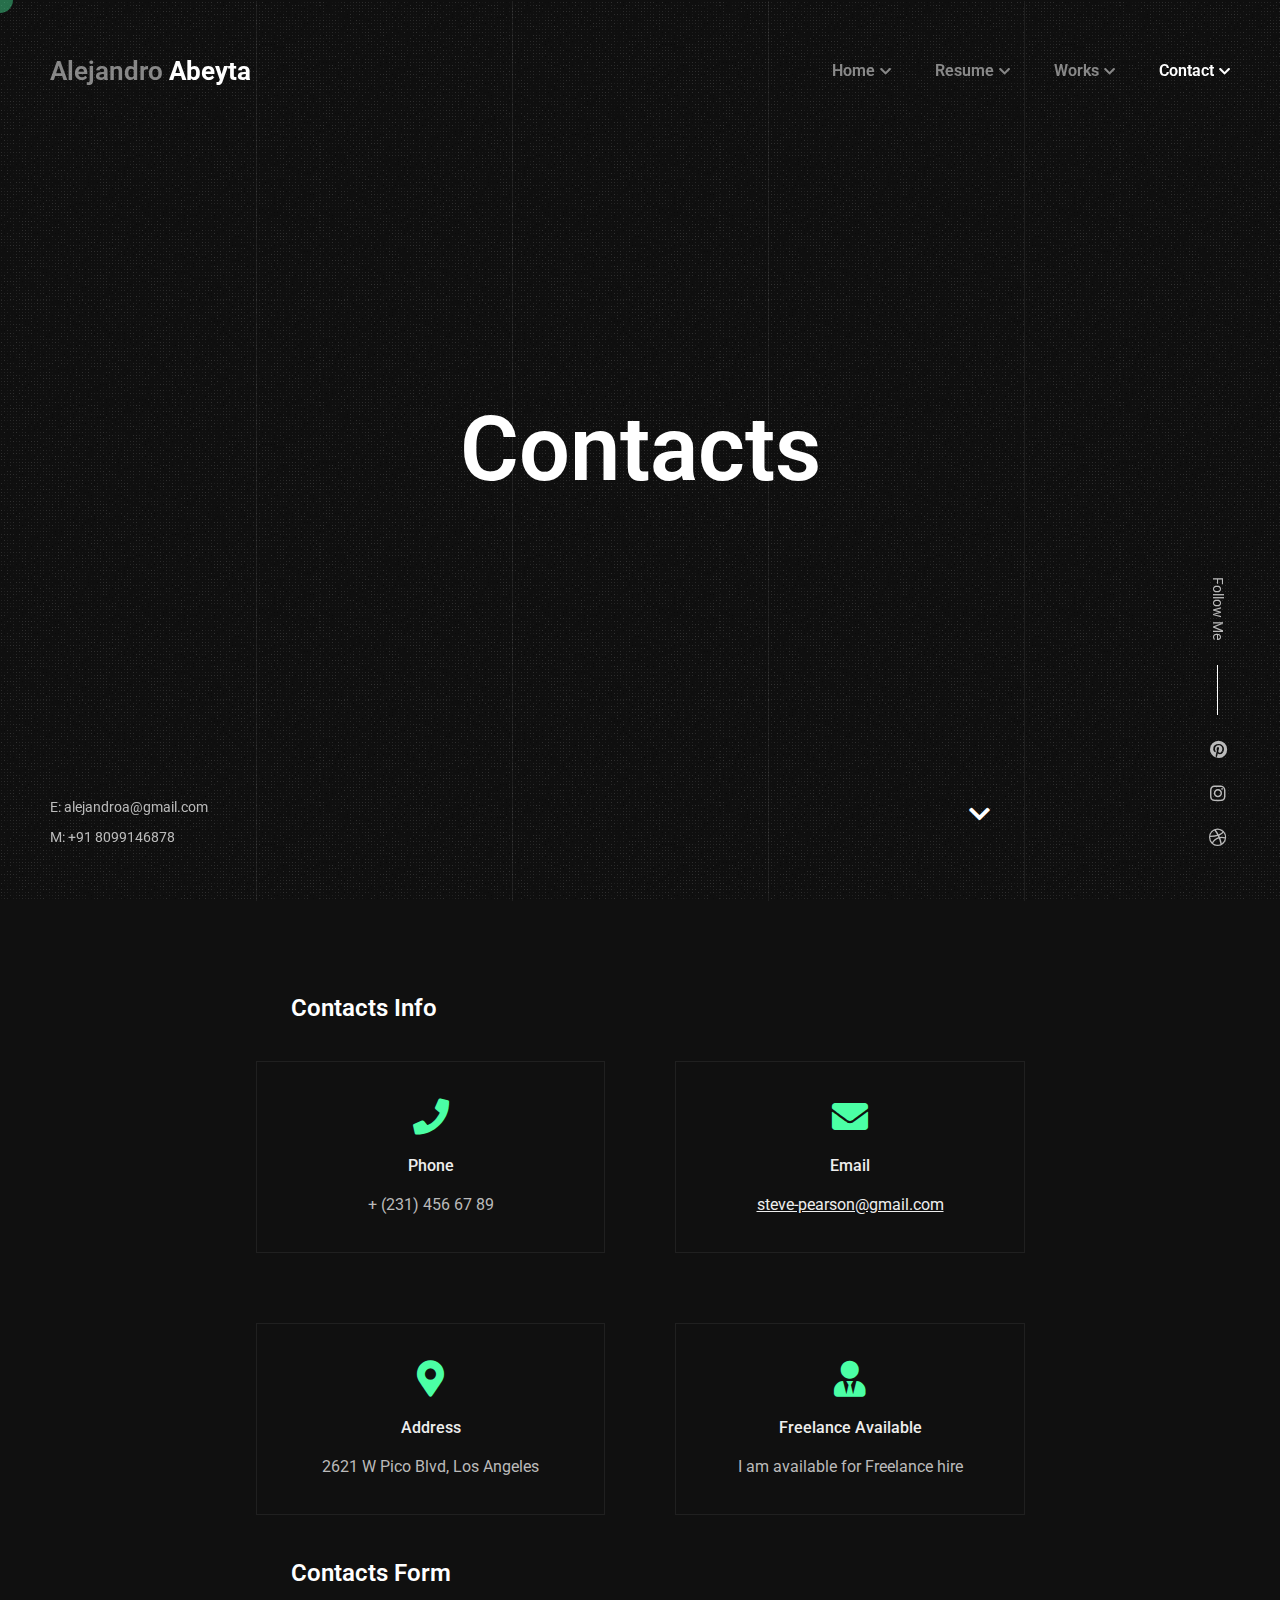
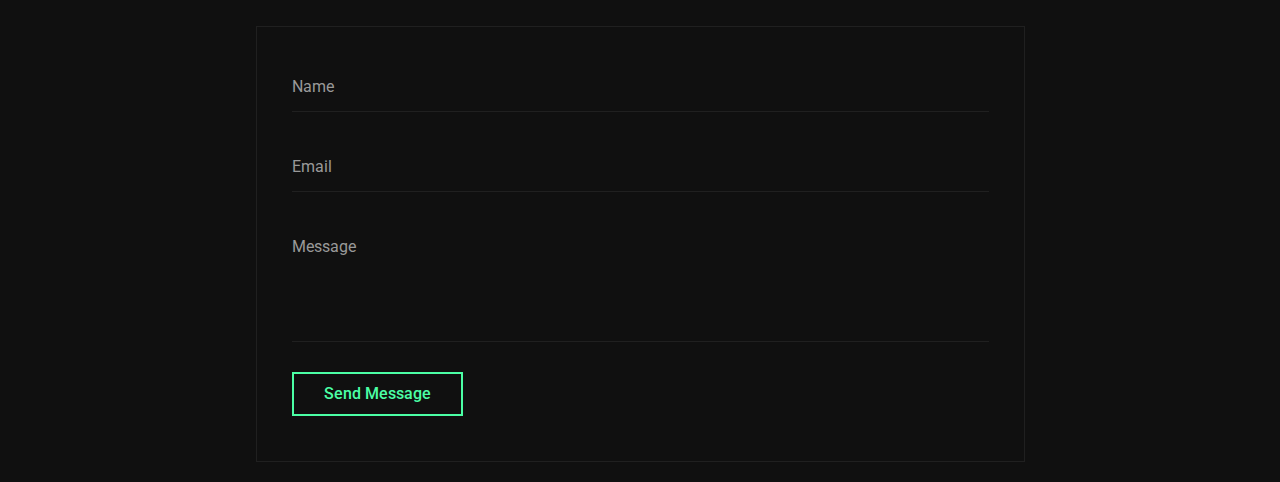
==== commit 7f3416bd: "home page and resume" ====
--- a/contacts.html
+++ b/contacts.html
@@ -263,7 +263,7 @@
 		<footer class="footer">
 			<div class="copy">
 				<p>E: alejandroa@gmail.com</p>
-				<p>T: +1 (234) 567 80 98</p>
+				<p>M: +91 8099146878</p>
 			</div>
 			<div class="soc-box">
 				<div class="follow-label">Follow Me</div>
--- a/css/layout.css
+++ b/css/layout.css
@@ -533,8 +533,8 @@
 	position: relative;
 	padding-left: 20%;
 	padding-right: 20%;
-	padding-top: 70px;
-	padding-bottom: 70px;
+	padding-top: 20px;
+	padding-bottom: 20px;
 	z-index: 12;
 }
 
@@ -671,7 +671,7 @@
 	left: 0;
 	width: 100%;
 	display: block;
-	font-size: 90px;
+	font-size: 80px;
 	line-height: 90px;
 	font-weight: 500;
 	color: #FFF;
